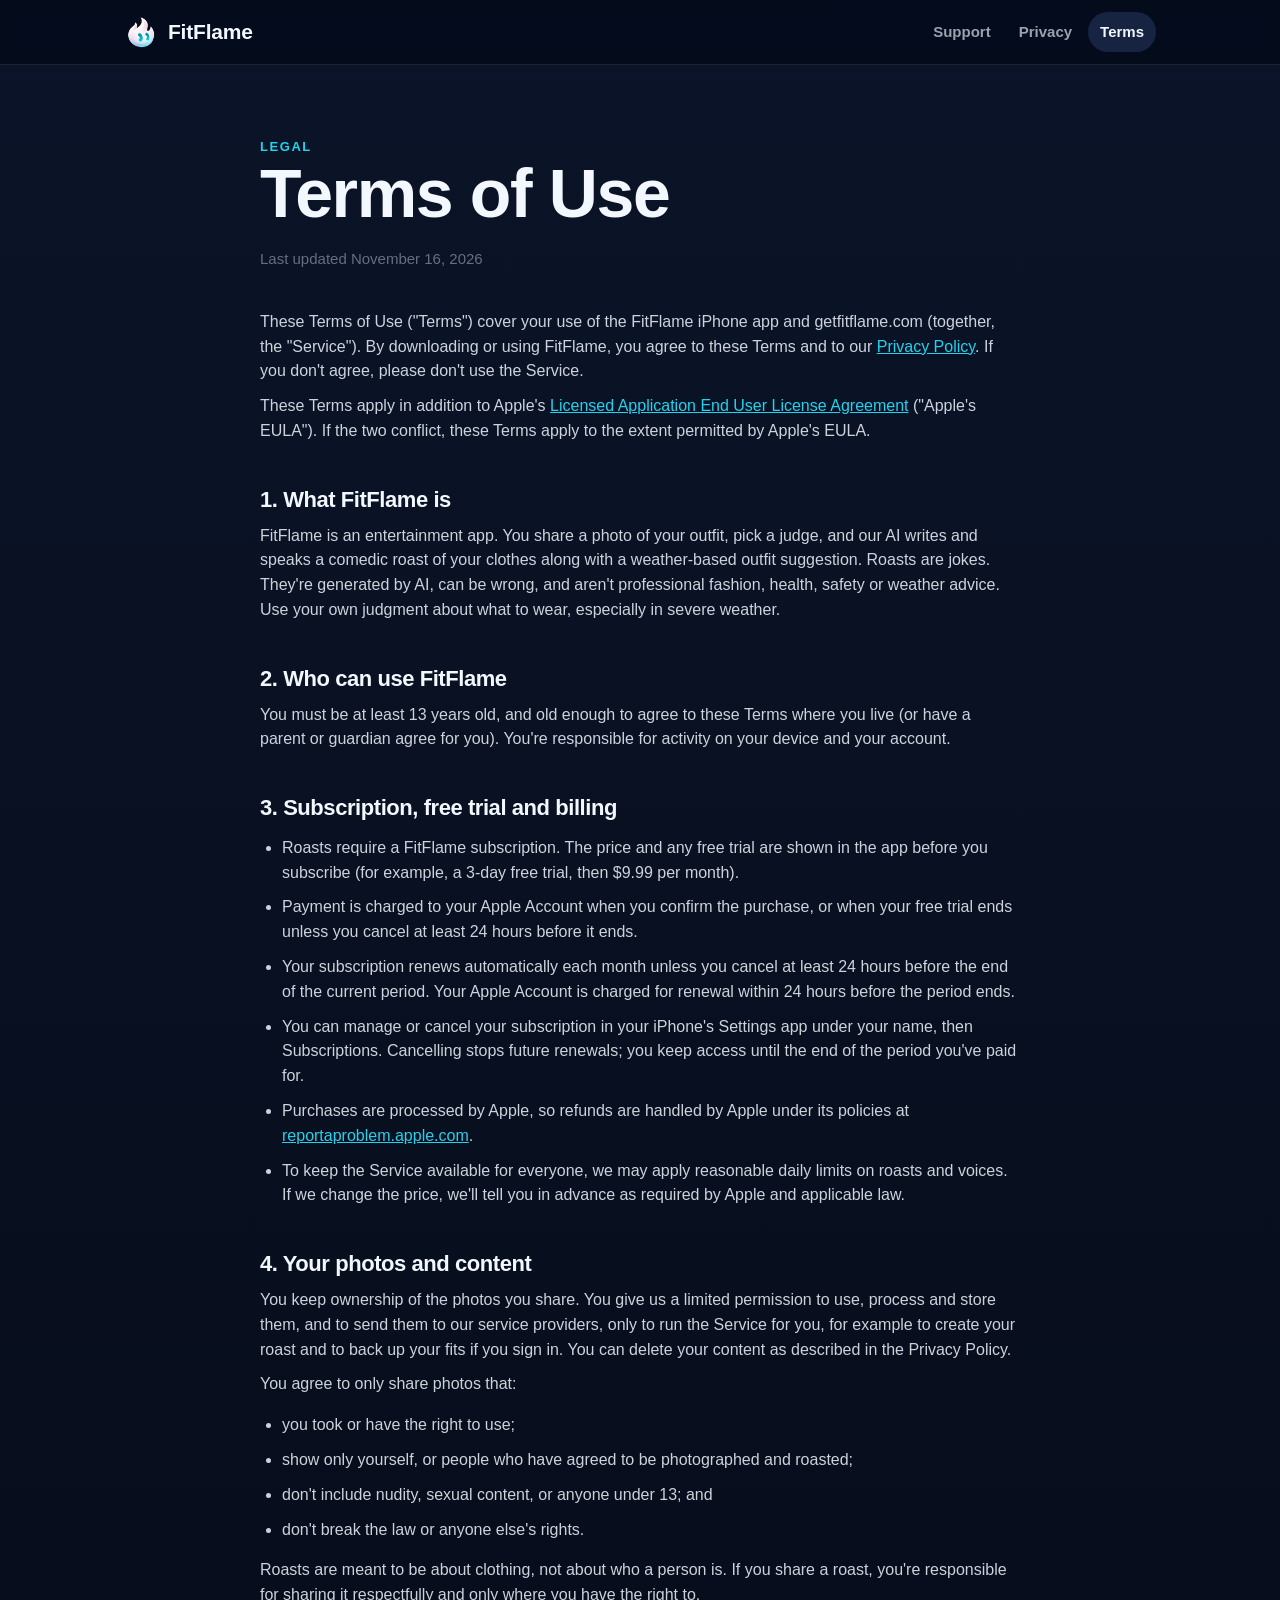
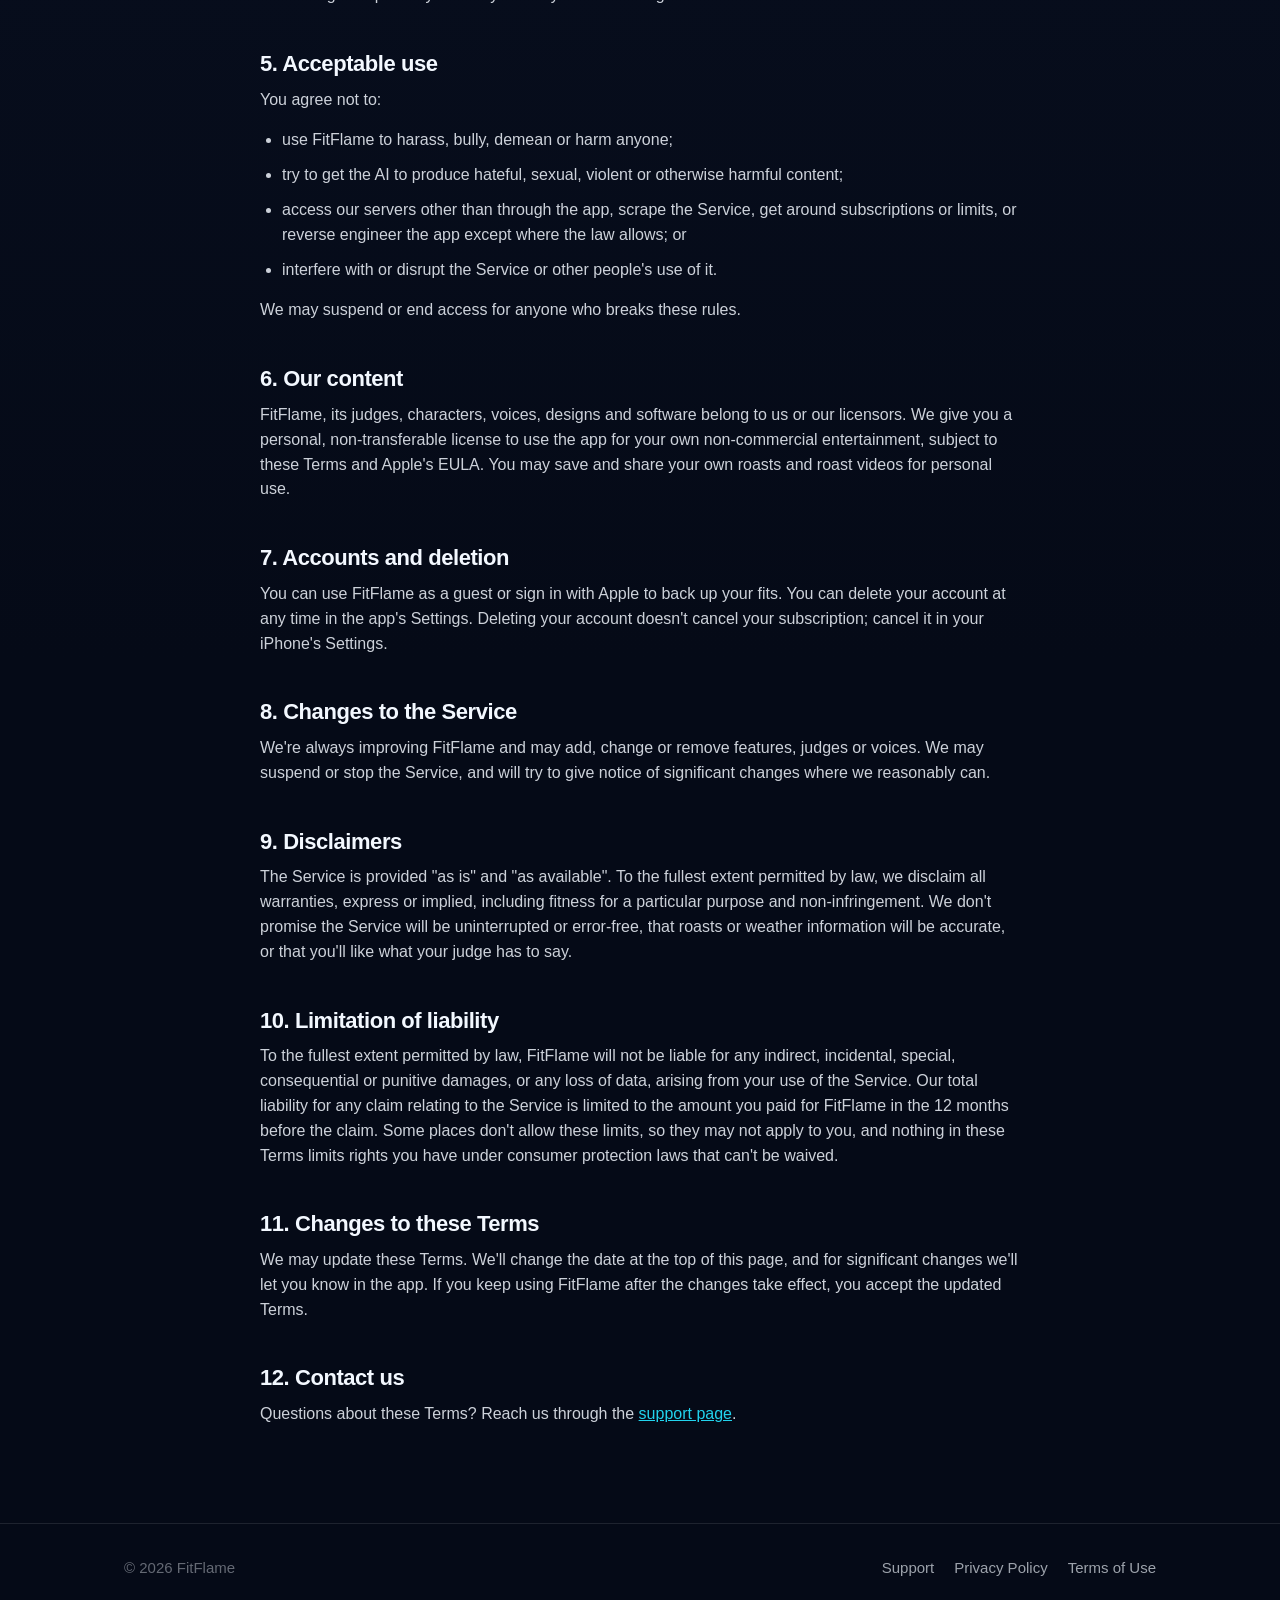
==== terms/index.html @ 4220edf6 "FitFlame website: home, support, privacy policy and terms Co-Authored-By: Claude Opus 5.5 <noreply@a" ====
<!doctype html>
<html lang="en">
  <head>
    <meta charset="utf-8" />
    <meta name="viewport" content="width=device-width, initial-scale=1" />
    <title>Terms of Use | FitFlame</title>
    <meta name="description" content="The terms for using the FitFlame app and subscription." />
    <meta name="theme-color" content="#050a17" />
    <link rel="icon" type="image/png" href="/assets/favicon.png" />
    <link rel="apple-touch-icon" href="/assets/icon-180.png" />
    <link rel="stylesheet" href="/assets/site.css" />
  </head>
  <body>
    <header class="site-header">
      <div class="wrap">
        <a class="logo" href="/" aria-label="FitFlame home"><img src="/assets/favicon.png" alt="" width="34" height="34" /><span>FitFlame</span></a>
        <nav class="site-nav" aria-label="Main">
          <a href="/support/">Support</a>
          <a href="/privacy/">Privacy</a>
          <a href="/terms/" aria-current="page">Terms</a>
        </nav>
      </div>
    </header>

    <main class="wrap page narrow">
      <div class="page-head">
        <p class="eyebrow">Legal</p>
        <h1>Terms of Use</h1>
        <p class="updated">Last updated November 16, 2026</p>
      </div>

      <article class="legal">
        <p>
          These Terms of Use ("Terms") cover your use of the FitFlame iPhone app and getfitflame.com (together, the
          "Service"). By downloading or using FitFlame, you agree to these Terms and to our
          <a href="/privacy/">Privacy Policy</a>. If you don't agree, please don't use the Service.
        </p>
        <p>
          These Terms apply in addition to Apple's
          <a href="https://www.apple.com/legal/internet-services/itunes/dev/stdeula/">Licensed Application End User License Agreement</a>
          ("Apple's EULA"). If the two conflict, these Terms apply to the extent permitted by Apple's EULA.
        </p>

        <h2>1. What FitFlame is</h2>
        <p>
          FitFlame is an entertainment app. You share a photo of your outfit, pick a judge, and our AI writes and speaks a
          comedic roast of your clothes along with a weather-based outfit suggestion. Roasts are jokes. They're generated
          by AI, can be wrong, and aren't professional fashion, health, safety or weather advice. Use your own judgment
          about what to wear, especially in severe weather.
        </p>

        <h2>2. Who can use FitFlame</h2>
        <p>
          You must be at least 13 years old, and old enough to agree to these Terms where you live (or have a parent or
          guardian agree for you). You're responsible for activity on your device and your account.
        </p>

        <h2>3. Subscription, free trial and billing</h2>
        <ul>
          <li>
            Roasts require a FitFlame subscription. The price and any free trial are shown in the app before you
            subscribe (for example, a 3-day free trial, then $9.99 per month).
          </li>
          <li>
            Payment is charged to your Apple Account when you confirm the purchase, or when your free trial ends unless
            you cancel at least 24 hours before it ends.
          </li>
          <li>
            Your subscription renews automatically each month unless you cancel at least 24 hours before the end of the
            current period. Your Apple Account is charged for renewal within 24 hours before the period ends.
          </li>
          <li>
            You can manage or cancel your subscription in your iPhone's Settings app under your name, then Subscriptions.
            Cancelling stops future renewals; you keep access until the end of the period you've paid for.
          </li>
          <li>
            Purchases are processed by Apple, so refunds are handled by Apple under its policies at
            <a href="https://reportaproblem.apple.com">reportaproblem.apple.com</a>.
          </li>
          <li>
            To keep the Service available for everyone, we may apply reasonable daily limits on roasts and voices. If we
            change the price, we'll tell you in advance as required by Apple and applicable law.
          </li>
        </ul>

        <h2>4. Your photos and content</h2>
        <p>
          You keep ownership of the photos you share. You give us a limited permission to use, process and store them,
          and to send them to our service providers, only to run the Service for you, for example to create your roast and
          to back up your fits if you sign in. You can delete your content as described in the Privacy Policy.
        </p>
        <p>You agree to only share photos that:</p>
        <ul>
          <li>you took or have the right to use;</li>
          <li>show only yourself, or people who have agreed to be photographed and roasted;</li>
          <li>don't include nudity, sexual content, or anyone under 13; and</li>
          <li>don't break the law or anyone else's rights.</li>
        </ul>
        <p>
          Roasts are meant to be about clothing, not about who a person is. If you share a roast, you're responsible for
          sharing it respectfully and only where you have the right to.
        </p>

        <h2>5. Acceptable use</h2>
        <p>You agree not to:</p>
        <ul>
          <li>use FitFlame to harass, bully, demean or harm anyone;</li>
          <li>try to get the AI to produce hateful, sexual, violent or otherwise harmful content;</li>
          <li>
            access our servers other than through the app, scrape the Service, get around subscriptions or limits, or
            reverse engineer the app except where the law allows; or
          </li>
          <li>interfere with or disrupt the Service or other people's use of it.</li>
        </ul>
        <p>We may suspend or end access for anyone who breaks these rules.</p>

        <h2>6. Our content</h2>
        <p>
          FitFlame, its judges, characters, voices, designs and software belong to us or our licensors. We give you a
          personal, non-transferable license to use the app for your own non-commercial entertainment, subject to these
          Terms and Apple's EULA. You may save and share your own roasts and roast videos for personal use.
        </p>

        <h2>7. Accounts and deletion</h2>
        <p>
          You can use FitFlame as a guest or sign in with Apple to back up your fits. You can delete your account at any
          time in the app's Settings. Deleting your account doesn't cancel your subscription; cancel it in your iPhone's
          Settings.
        </p>

        <h2>8. Changes to the Service</h2>
        <p>
          We're always improving FitFlame and may add, change or remove features, judges or voices. We may suspend or
          stop the Service, and will try to give notice of significant changes where we reasonably can.
        </p>

        <h2>9. Disclaimers</h2>
        <p>
          The Service is provided "as is" and "as available". To the fullest extent permitted by law, we disclaim all
          warranties, express or implied, including fitness for a particular purpose and non-infringement. We don't
          promise the Service will be uninterrupted or error-free, that roasts or weather information will be accurate,
          or that you'll like what your judge has to say.
        </p>

        <h2>10. Limitation of liability</h2>
        <p>
          To the fullest extent permitted by law, FitFlame will not be liable for any indirect, incidental, special,
          consequential or punitive damages, or any loss of data, arising from your use of the Service. Our total
          liability for any claim relating to the Service is limited to the amount you paid for FitFlame in the 12 months
          before the claim. Some places don't allow these limits, so they may not apply to you, and nothing in these Terms
          limits rights you have under consumer protection laws that can't be waived.
        </p>

        <h2>11. Changes to these Terms</h2>
        <p>
          We may update these Terms. We'll change the date at the top of this page, and for significant changes we'll let
          you know in the app. If you keep using FitFlame after the changes take effect, you accept the updated Terms.
        </p>

        <h2>12. Contact us</h2>
        <p>Questions about these Terms? Reach us through the <a href="/support/">support page</a>.</p>
      </article>
    </main>

    <footer class="site-footer">
      <div class="wrap">
        <span>© 2026 FitFlame</span>
        <nav aria-label="Footer">
          <a href="/support/">Support</a>
          <a href="/privacy/">Privacy Policy</a>
          <a href="/terms/">Terms of Use</a>
        </nav>
      </div>
    </footer>
  </body>
</html>
---- assets/site.css ----
/* FitFlame website. Colors match the app (FitFlame/DesignSystem/Theme.swift). */
:root {
  --deep-navy: #050a17;
  --navy: #0b1428;
  --slate: #17243f;
  --slate-light: #24365c;
  --cyan: #22d3ee;
  --turquoise: #2de2c8;
  --text: #f3f8ff;
  --text-secondary: rgba(243, 248, 255, 0.64);
  --text-faint: rgba(243, 248, 255, 0.4);
  --hairline: rgba(255, 255, 255, 0.1);
  --danger: #ff6b7a;
  --accent-gradient: linear-gradient(135deg, var(--cyan), var(--turquoise));
  --radius-card: 24px;
  --max: 1080px;
  color-scheme: dark;
}

*,
*::before,
*::after {
  box-sizing: border-box;
}

html {
  -webkit-text-size-adjust: 100%;
}

body {
  margin: 0;
  min-height: 100vh;
  background:
    radial-gradient(1100px 600px at 75% -10%, rgba(34, 211, 238, 0.14), transparent 60%),
    linear-gradient(180deg, var(--navy), var(--deep-navy) 70%);
  background-color: var(--deep-navy);
  color: var(--text);
  font-family: ui-rounded, "SF Pro Rounded", -apple-system, BlinkMacSystemFont, "Segoe UI", Roboto, "Helvetica Neue",
    Arial, sans-serif;
  font-size: 17px;
  line-height: 1.55;
  -webkit-font-smoothing: antialiased;
}

a {
  color: var(--cyan);
}

img {
  display: block;
  max-width: 100%;
}

.wrap {
  width: 100%;
  max-width: var(--max);
  margin: 0 auto;
  padding: 0 24px;
}

/* Header */
.site-header {
  position: sticky;
  top: 0;
  z-index: 10;
  background: rgba(5, 10, 23, 0.78);
  backdrop-filter: saturate(160%) blur(16px);
  -webkit-backdrop-filter: saturate(160%) blur(16px);
  border-bottom: 1px solid var(--hairline);
}

.site-header .wrap {
  display: flex;
  align-items: center;
  justify-content: space-between;
  gap: 16px;
  height: 64px;
}

.logo {
  display: inline-flex;
  align-items: center;
  gap: 10px;
  color: var(--text);
  text-decoration: none;
  font-size: 21px;
  font-weight: 800;
  letter-spacing: -0.01em;
}

.logo img {
  width: 34px;
  height: 34px;
}

.site-nav {
  display: flex;
  gap: 4px;
}

.site-nav a {
  color: var(--text-secondary);
  text-decoration: none;
  font-size: 15px;
  font-weight: 700;
  padding: 8px 12px;
  border-radius: 999px;
}

.site-nav a:hover,
.site-nav a[aria-current="page"] {
  color: var(--text);
  background: rgba(36, 54, 92, 0.6);
}

/* Footer */
.site-footer {
  margin-top: 96px;
  border-top: 1px solid var(--hairline);
  padding: 32px 0 48px;
  color: var(--text-faint);
  font-size: 15px;
}

.site-footer .wrap {
  display: flex;
  flex-wrap: wrap;
  align-items: center;
  justify-content: space-between;
  gap: 16px;
}

.site-footer nav {
  display: flex;
  flex-wrap: wrap;
  gap: 20px;
}

.site-footer a {
  color: var(--text-secondary);
  text-decoration: none;
}

.site-footer a:hover {
  color: var(--text);
}

/* Type */
h1,
h2,
h3 {
  line-height: 1.08;
  letter-spacing: -0.02em;
  margin: 0;
}

h1 {
  font-size: clamp(40px, 7vw, 68px);
  font-weight: 900;
}

h2 {
  font-size: clamp(28px, 4vw, 36px);
  font-weight: 800;
}

h3 {
  font-size: 19px;
  font-weight: 800;
}

.muted {
  color: var(--text-secondary);
}

.eyebrow {
  margin: 0 0 14px;
  color: var(--cyan);
  font-size: 13px;
  font-weight: 800;
  letter-spacing: 0.12em;
  text-transform: uppercase;
}

.gradient-text {
  background: var(--accent-gradient);
  -webkit-background-clip: text;
  background-clip: text;
  color: transparent;
}

/* Buttons */
.button {
  display: inline-flex;
  align-items: center;
  justify-content: center;
  gap: 10px;
  min-height: 56px;
  padding: 0 28px;
  border: 0;
  border-radius: 20px;
  background: var(--accent-gradient);
  color: var(--deep-navy);
  font: inherit;
  font-weight: 800;
  text-decoration: none;
  cursor: pointer;
  box-shadow: 0 12px 40px rgba(34, 211, 238, 0.25);
}

.button:hover {
  filter: brightness(1.06);
}

.button:disabled {
  background: var(--slate-light);
  color: var(--text-secondary);
  box-shadow: none;
  cursor: default;
}

/* Home */
.hero {
  display: grid;
  grid-template-columns: 1.15fr 0.85fr;
  align-items: center;
  gap: 48px;
  padding: 72px 0 24px;
}

.hero p.lede {
  font-size: 20px;
  margin: 20px 0 32px;
  max-width: 32ch;
}

.badge {
  display: inline-flex;
  align-items: center;
  gap: 8px;
  padding: 10px 16px;
  border-radius: 999px;
  background: rgba(23, 36, 63, 0.8);
  border: 1px solid var(--hairline);
  color: var(--text-secondary);
  font-size: 15px;
  font-weight: 700;
}

.badge .dot {
  width: 8px;
  height: 8px;
  border-radius: 50%;
  background: var(--turquoise);
  box-shadow: 0 0 12px var(--turquoise);
}

.mascot {
  justify-self: center;
  position: relative;
  width: min(340px, 72vw);
  aspect-ratio: 1;
  display: grid;
  place-items: center;
}

.mascot::before {
  content: "";
  position: absolute;
  inset: 4%;
  border-radius: 50%;
  background: radial-gradient(circle, rgba(34, 211, 238, 0.4), transparent 68%);
  filter: blur(8px);
}

.mascot img {
  position: relative;
  width: 82%;
  animation: bob 4s ease-in-out infinite;
}

@keyframes bob {
  0%,
  100% {
    transform: translateY(0) rotate(-2deg);
  }
  50% {
    transform: translateY(-10px) rotate(2deg);
  }
}

@media (prefers-reduced-motion: reduce) {
  .mascot img {
    animation: none;
  }
}

.section {
  margin-top: 88px;
}

.section-head {
  max-width: 620px;
  margin-bottom: 28px;
}

.section-head p {
  margin: 12px 0 0;
}

.grid-3 {
  display: grid;
  grid-template-columns: repeat(3, 1fr);
  gap: 16px;
}

.judges {
  display: grid;
  grid-template-columns: repeat(5, 1fr);
  gap: 14px;
}

.card {
  background: linear-gradient(135deg, rgba(36, 54, 92, 0.5), rgba(23, 36, 63, 0.75));
  border: 1px solid var(--hairline);
  border-radius: var(--radius-card);
  padding: 26px;
}

.card p {
  margin: 8px 0 0;
}

.num {
  display: inline-grid;
  place-items: center;
  width: 38px;
  height: 38px;
  margin-bottom: 16px;
  border-radius: 50%;
  background: var(--accent-gradient);
  color: var(--deep-navy);
  font-weight: 900;
}

.judge {
  padding: 22px;
}

.judge .emoji {
  display: inline-grid;
  place-items: center;
  width: 52px;
  height: 52px;
  margin-bottom: 14px;
  border-radius: 50%;
  font-size: 26px;
}

.judge p {
  font-size: 15px;
}

/* Inner pages */
.page {
  padding: 56px 0 0;
}

.page-head {
  max-width: 720px;
  margin-bottom: 40px;
}

.page-head p {
  margin: 16px 0 0;
}

.narrow {
  max-width: 760px;
}

/* Support */
.support-grid {
  display: grid;
  grid-template-columns: 1fr 1fr;
  gap: 24px;
  align-items: start;
}

.form {
  display: grid;
  gap: 16px;
}

.field {
  display: grid;
  gap: 8px;
}

.field label {
  font-size: 15px;
  font-weight: 700;
}

.field .hint {
  font-weight: 500;
  color: var(--text-secondary);
}

.field input,
.field select,
.field textarea {
  width: 100%;
  padding: 14px 16px;
  border: 1px solid var(--hairline);
  border-radius: 14px;
  background: rgba(5, 10, 23, 0.7);
  color: var(--text);
  font: inherit;
}

.field textarea {
  min-height: 160px;
  resize: vertical;
}

.field input:focus,
.field select:focus,
.field textarea:focus {
  outline: 2px solid var(--cyan);
  outline-offset: 1px;
  border-color: transparent;
}

.hidden-field {
  position: absolute;
  left: -10000px;
  width: 1px;
  height: 1px;
  overflow: hidden;
}

.notice {
  padding: 14px 16px;
  border-radius: 14px;
  font-size: 15px;
}

.notice.success {
  background: rgba(45, 226, 200, 0.12);
  color: var(--turquoise);
}

.notice.error {
  background: rgba(255, 107, 122, 0.12);
  color: var(--danger);
}

.faq details {
  border-bottom: 1px solid var(--hairline);
  padding: 18px 0;
}

.faq details:first-of-type {
  padding-top: 0;
}

.faq summary {
  cursor: pointer;
  font-weight: 800;
  list-style: none;
}

.faq summary::-webkit-details-marker {
  display: none;
}

.faq summary::after {
  content: "+";
  float: right;
  color: var(--text-secondary);
  font-weight: 500;
}

.faq details[open] summary::after {
  content: "–";
}

.faq details p {
  margin: 10px 0 0;
  color: var(--text-secondary);
}

/* Legal documents */
.legal {
  color: rgba(243, 248, 255, 0.84);
  font-size: 16px;
}

.legal h2 {
  font-size: 22px;
  margin: 44px 0 12px;
  color: var(--text);
}

.legal h3 {
  font-size: 18px;
  margin: 26px 0 8px;
  color: var(--text);
}

.legal p,
.legal li {
  margin: 10px 0;
}

.legal ul {
  padding-left: 22px;
}

.legal strong {
  color: var(--text);
}

.legal table {
  width: 100%;
  border-collapse: collapse;
  margin: 16px 0;
  font-size: 15px;
}

.legal th,
.legal td {
  text-align: left;
  vertical-align: top;
  padding: 12px;
  border: 1px solid var(--hairline);
}

.legal th {
  color: var(--text);
  background: rgba(23, 36, 63, 0.7);
}

.table-scroll {
  overflow-x: auto;
}

.updated {
  color: var(--text-faint);
  font-size: 15px;
}

/* Small screens */
@media (max-width: 900px) {
  .judges {
    grid-template-columns: repeat(2, 1fr);
  }
}

@media (max-width: 820px) {
  .hero {
    grid-template-columns: 1fr;
    padding-top: 40px;
  }

  .mascot {
    order: -1;
    width: min(240px, 60vw);
  }

  .grid-3,
  .support-grid {
    grid-template-columns: 1fr;
  }
}

@media (max-width: 480px) {
  .wrap {
    padding: 0 16px;
  }

  .judges {
    grid-template-columns: 1fr;
  }

  .site-nav a {
    padding: 8px 8px;
    font-size: 14px;
  }

  .logo {
    font-size: 18px;
  }

  .logo span {
    display: none;
  }

  .card {
    padding: 22px;
  }
}
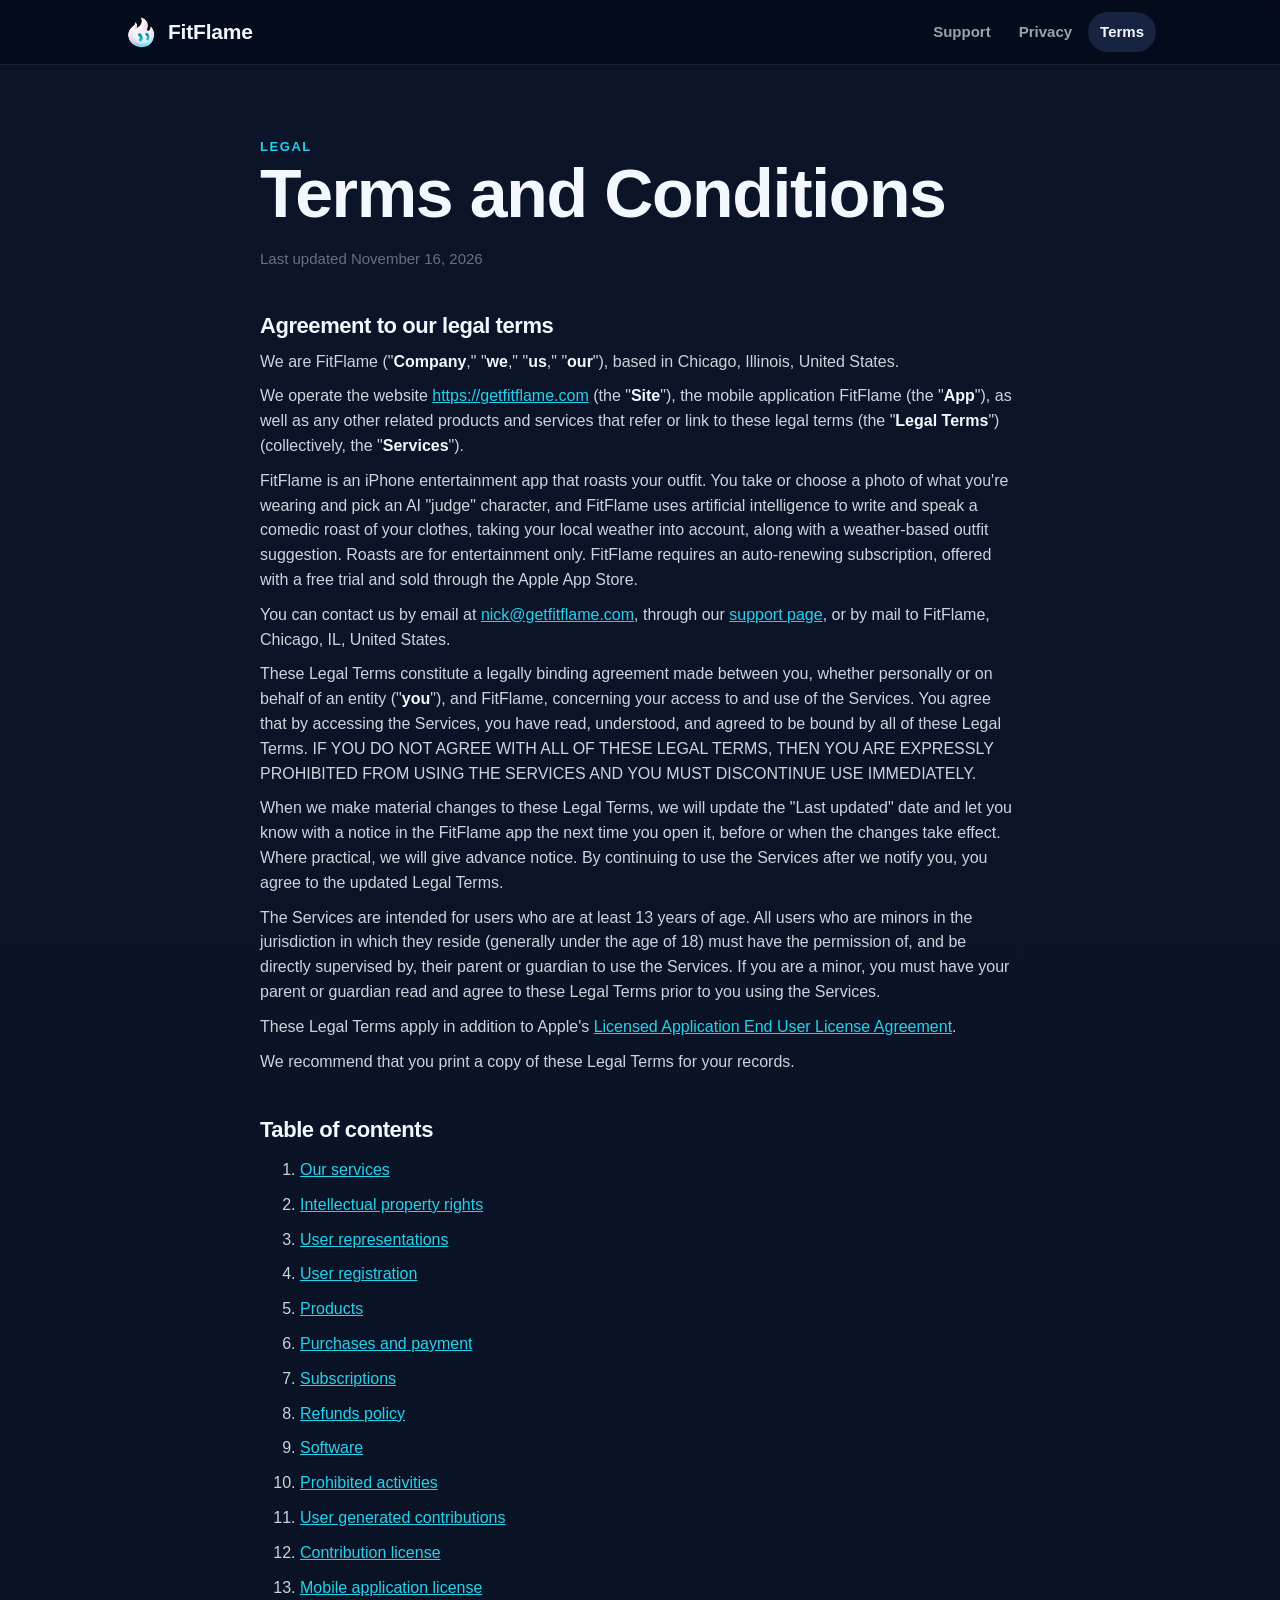
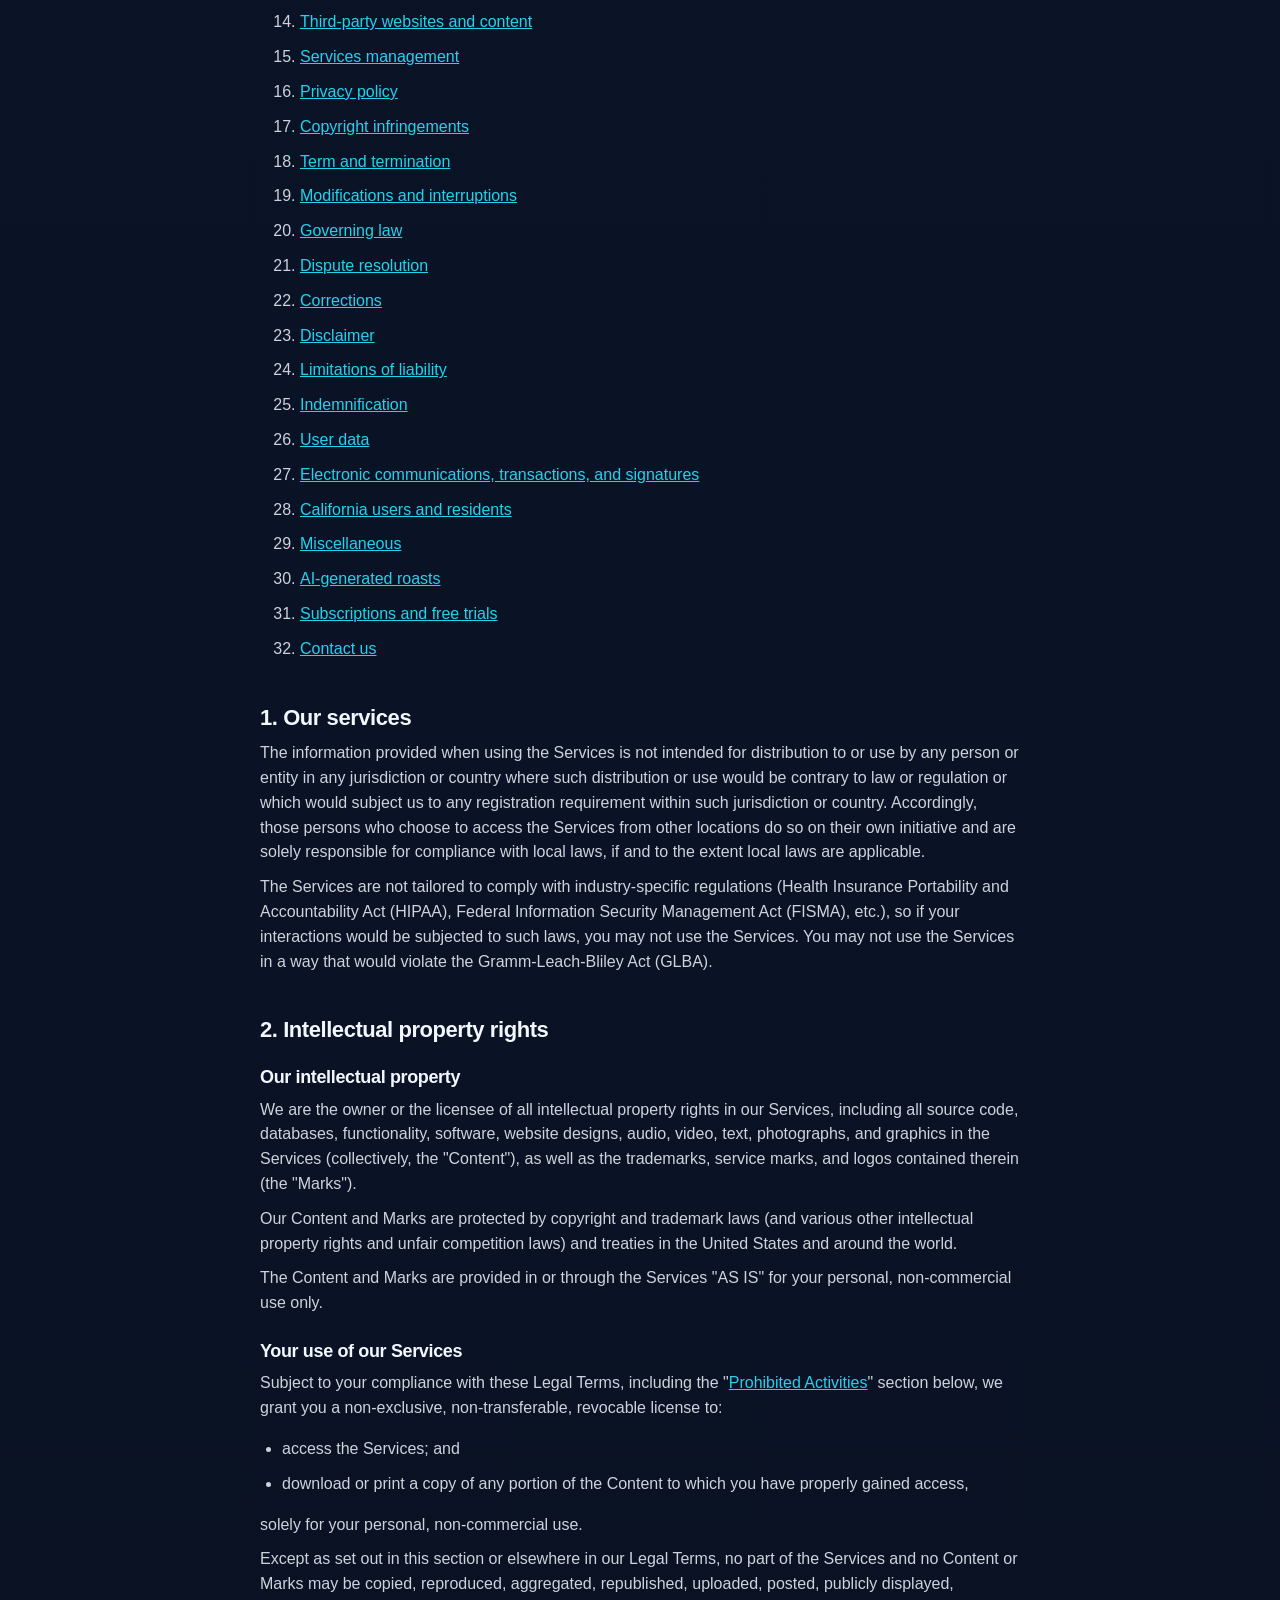
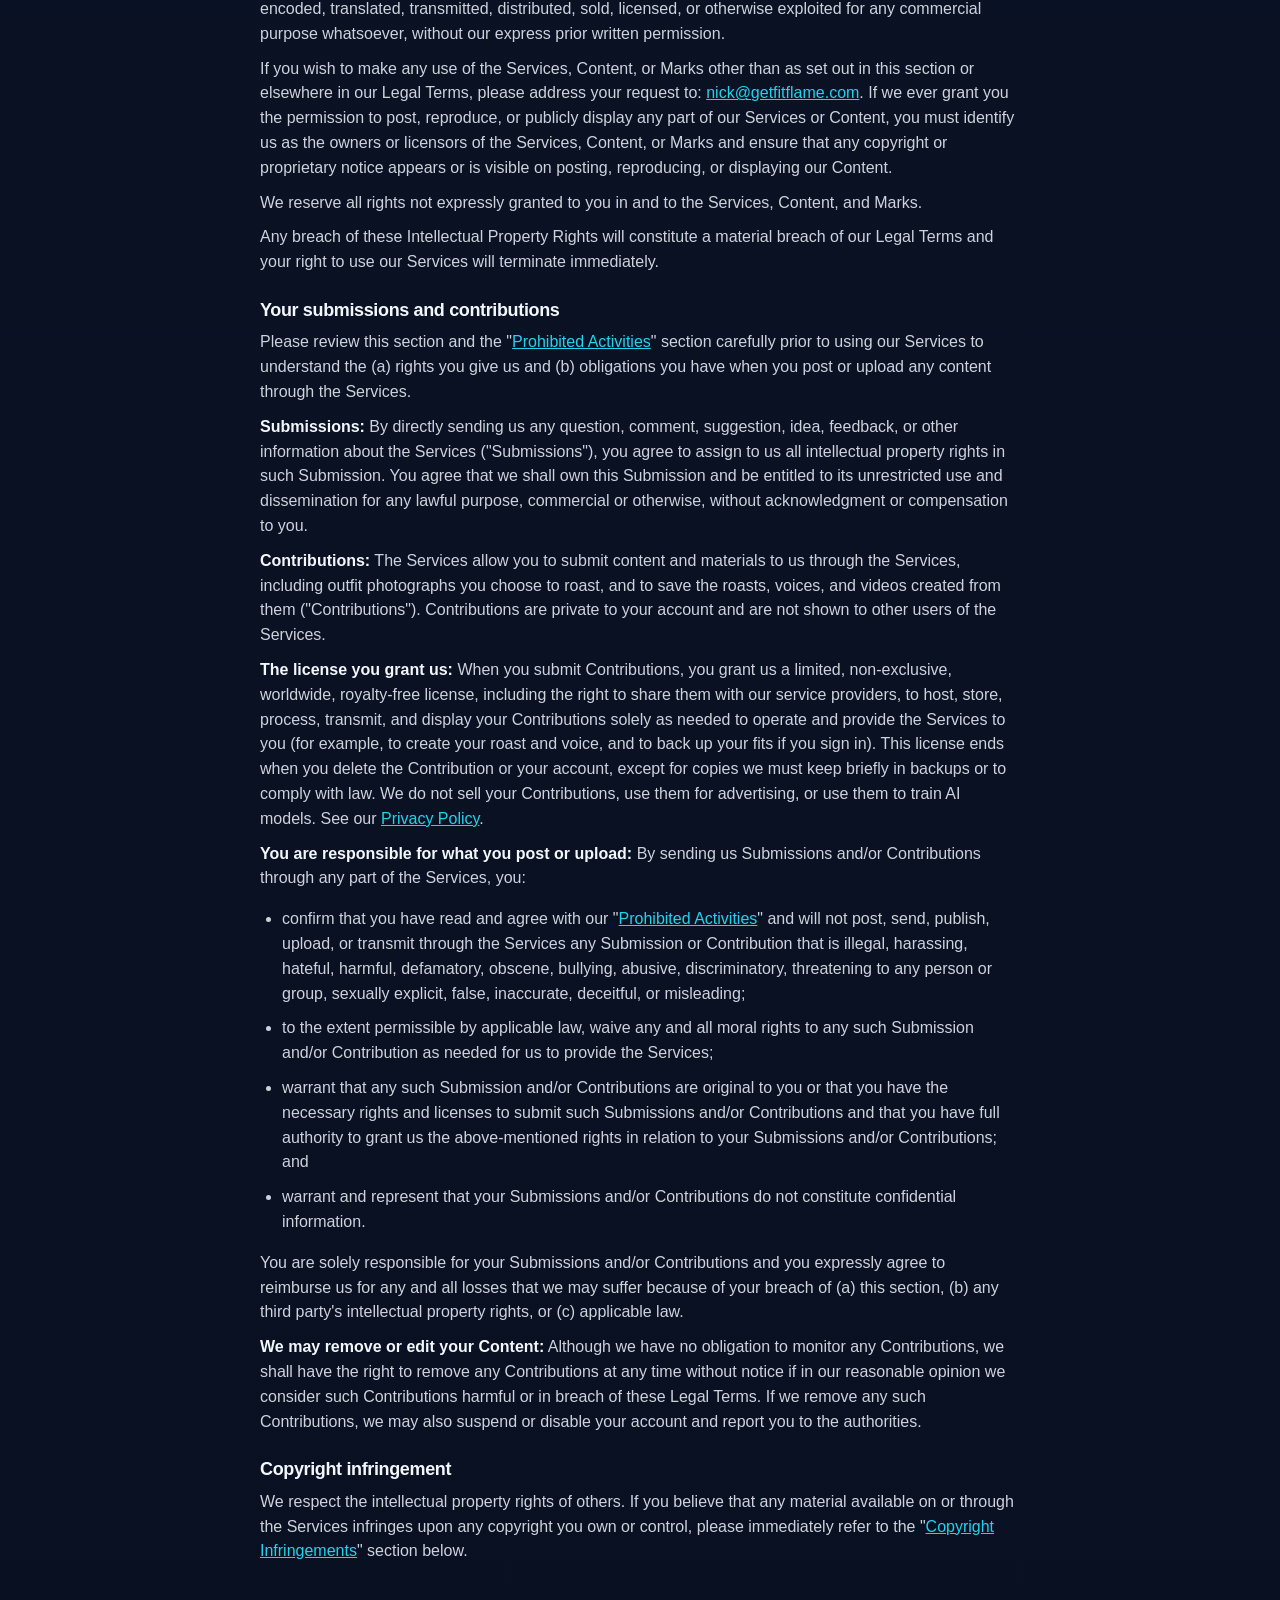
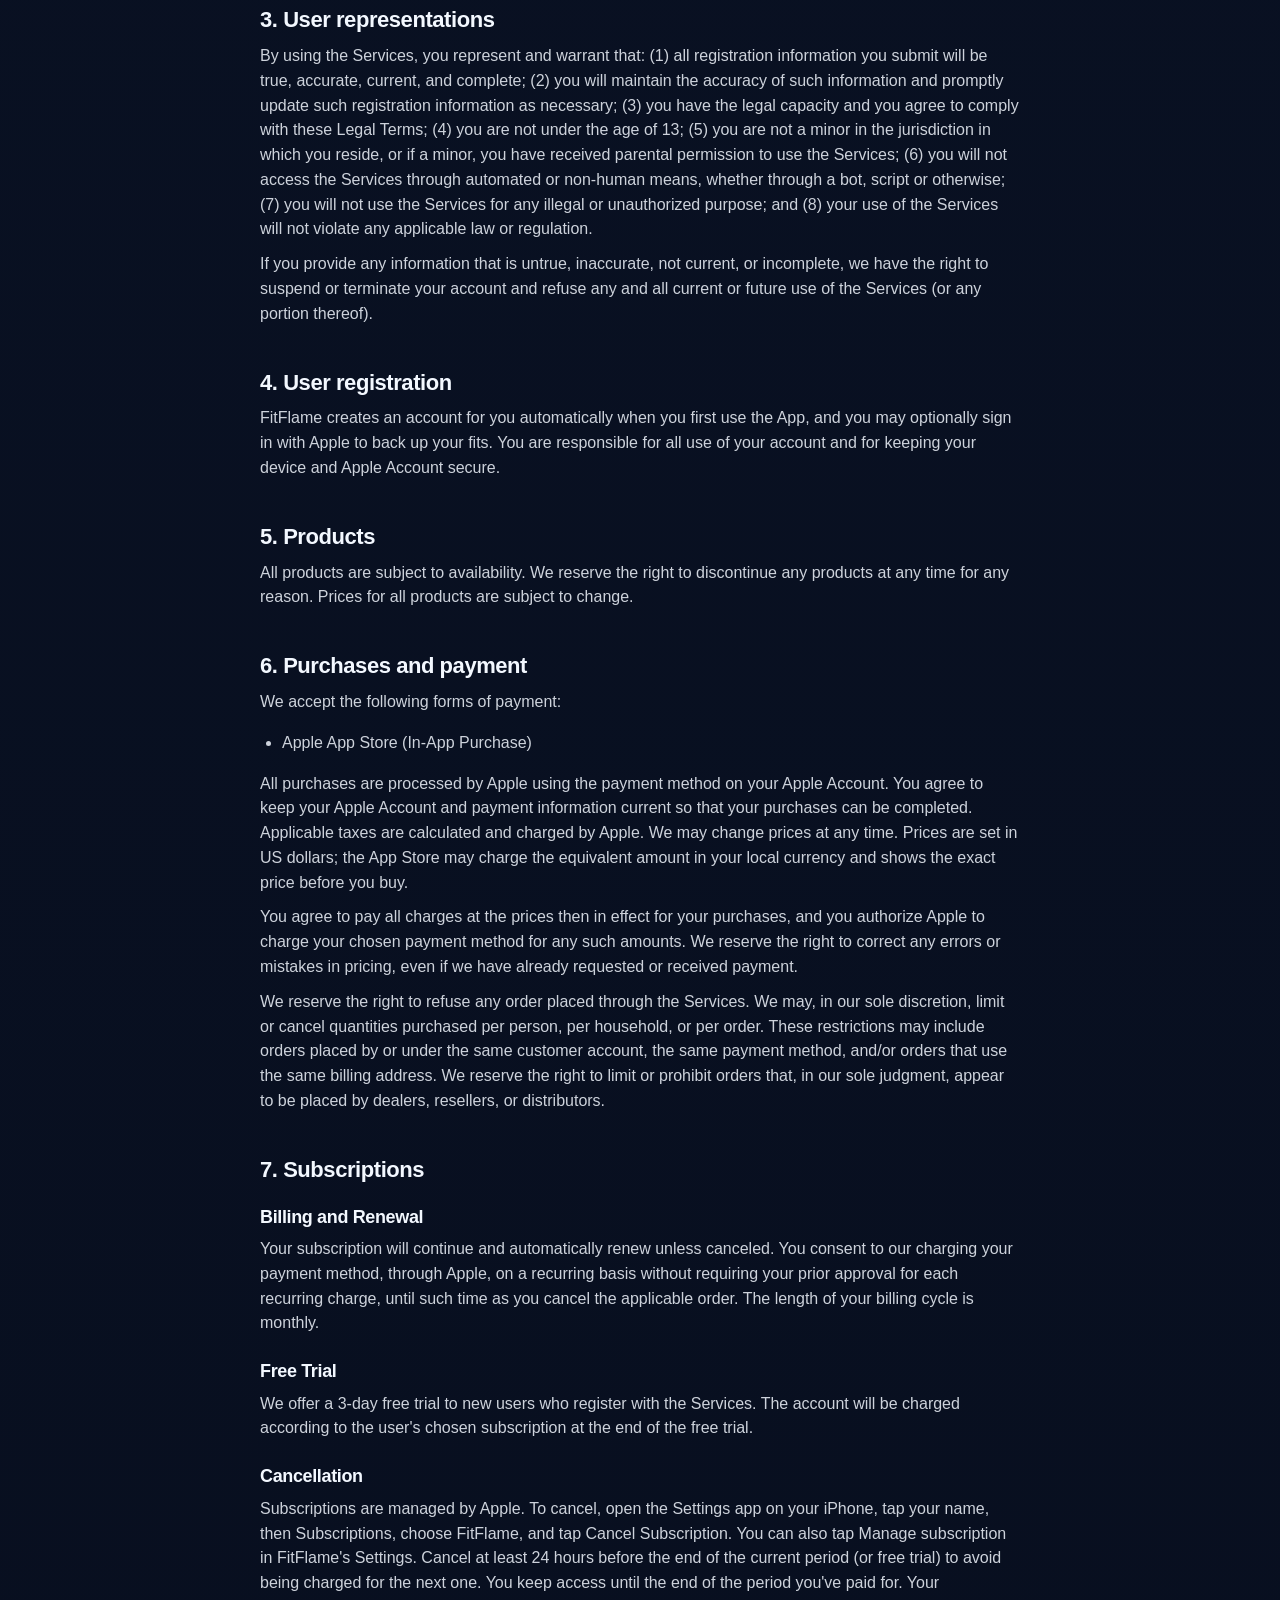
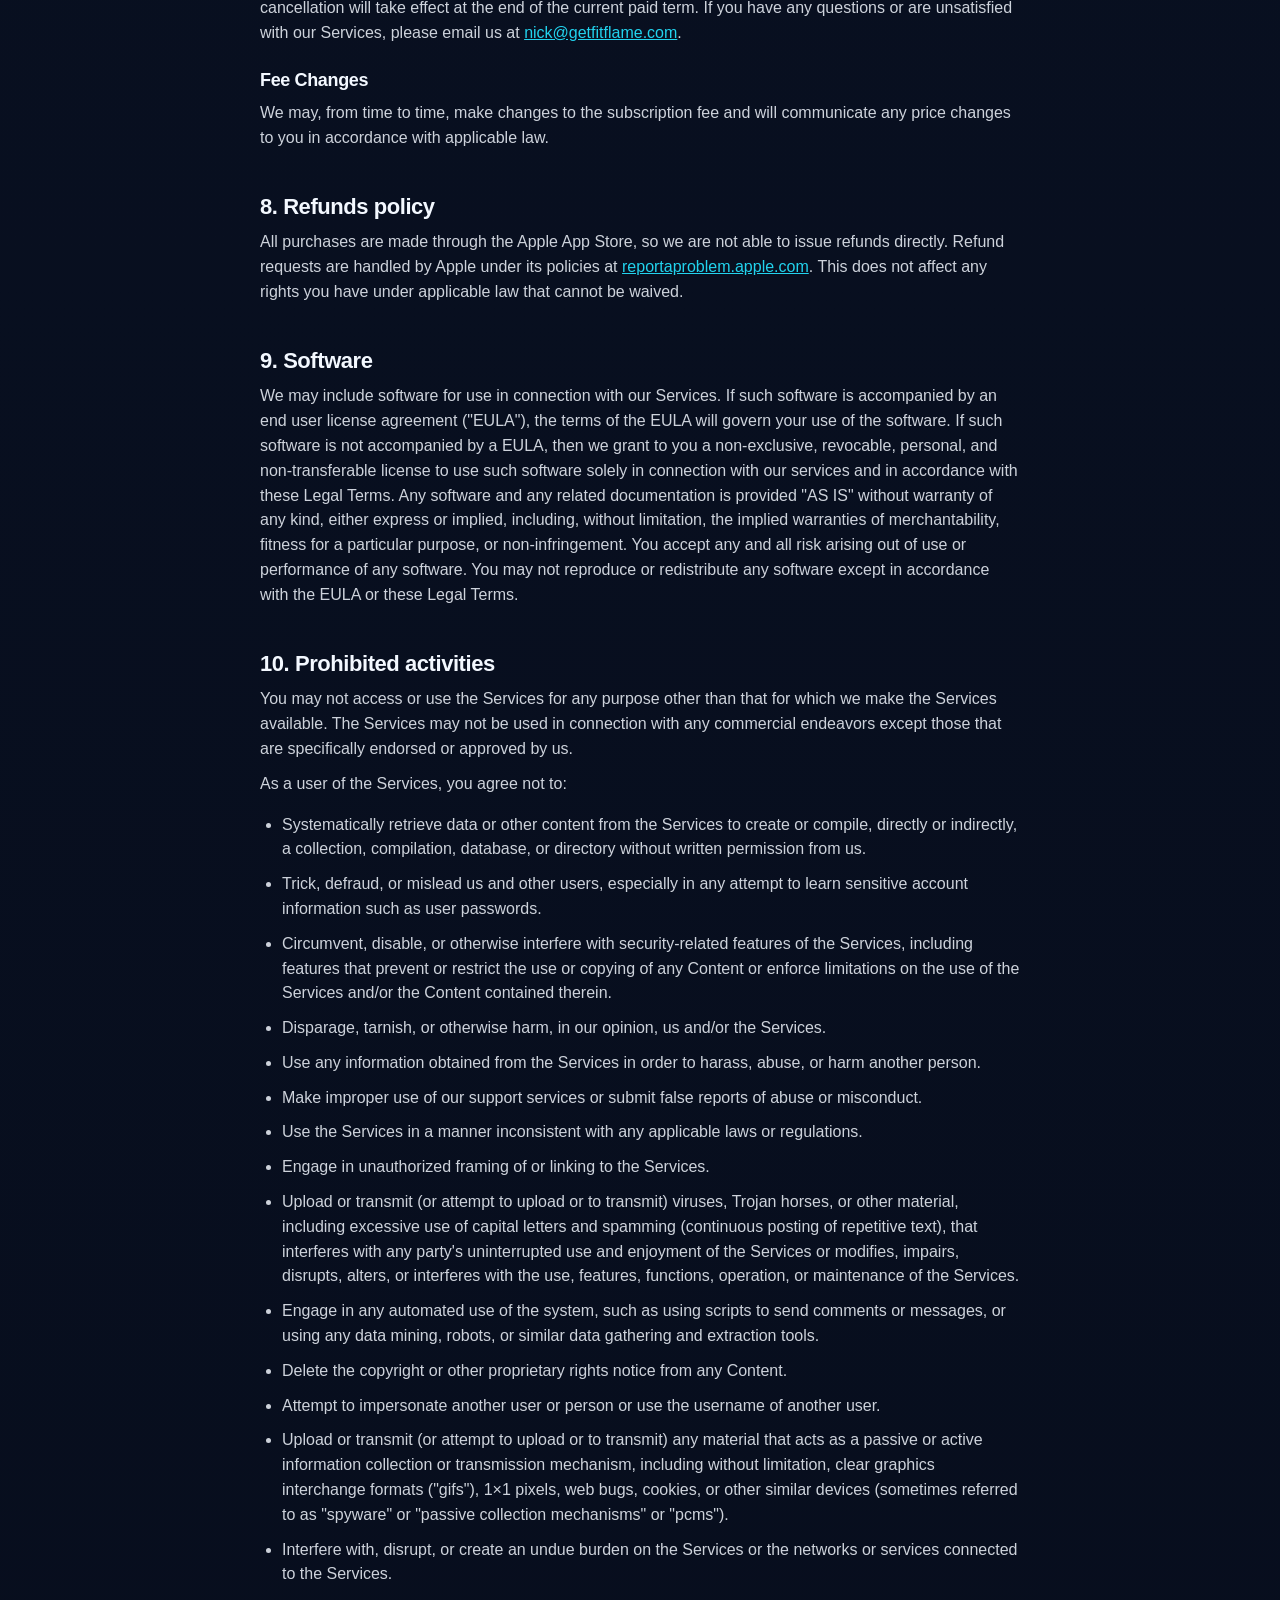
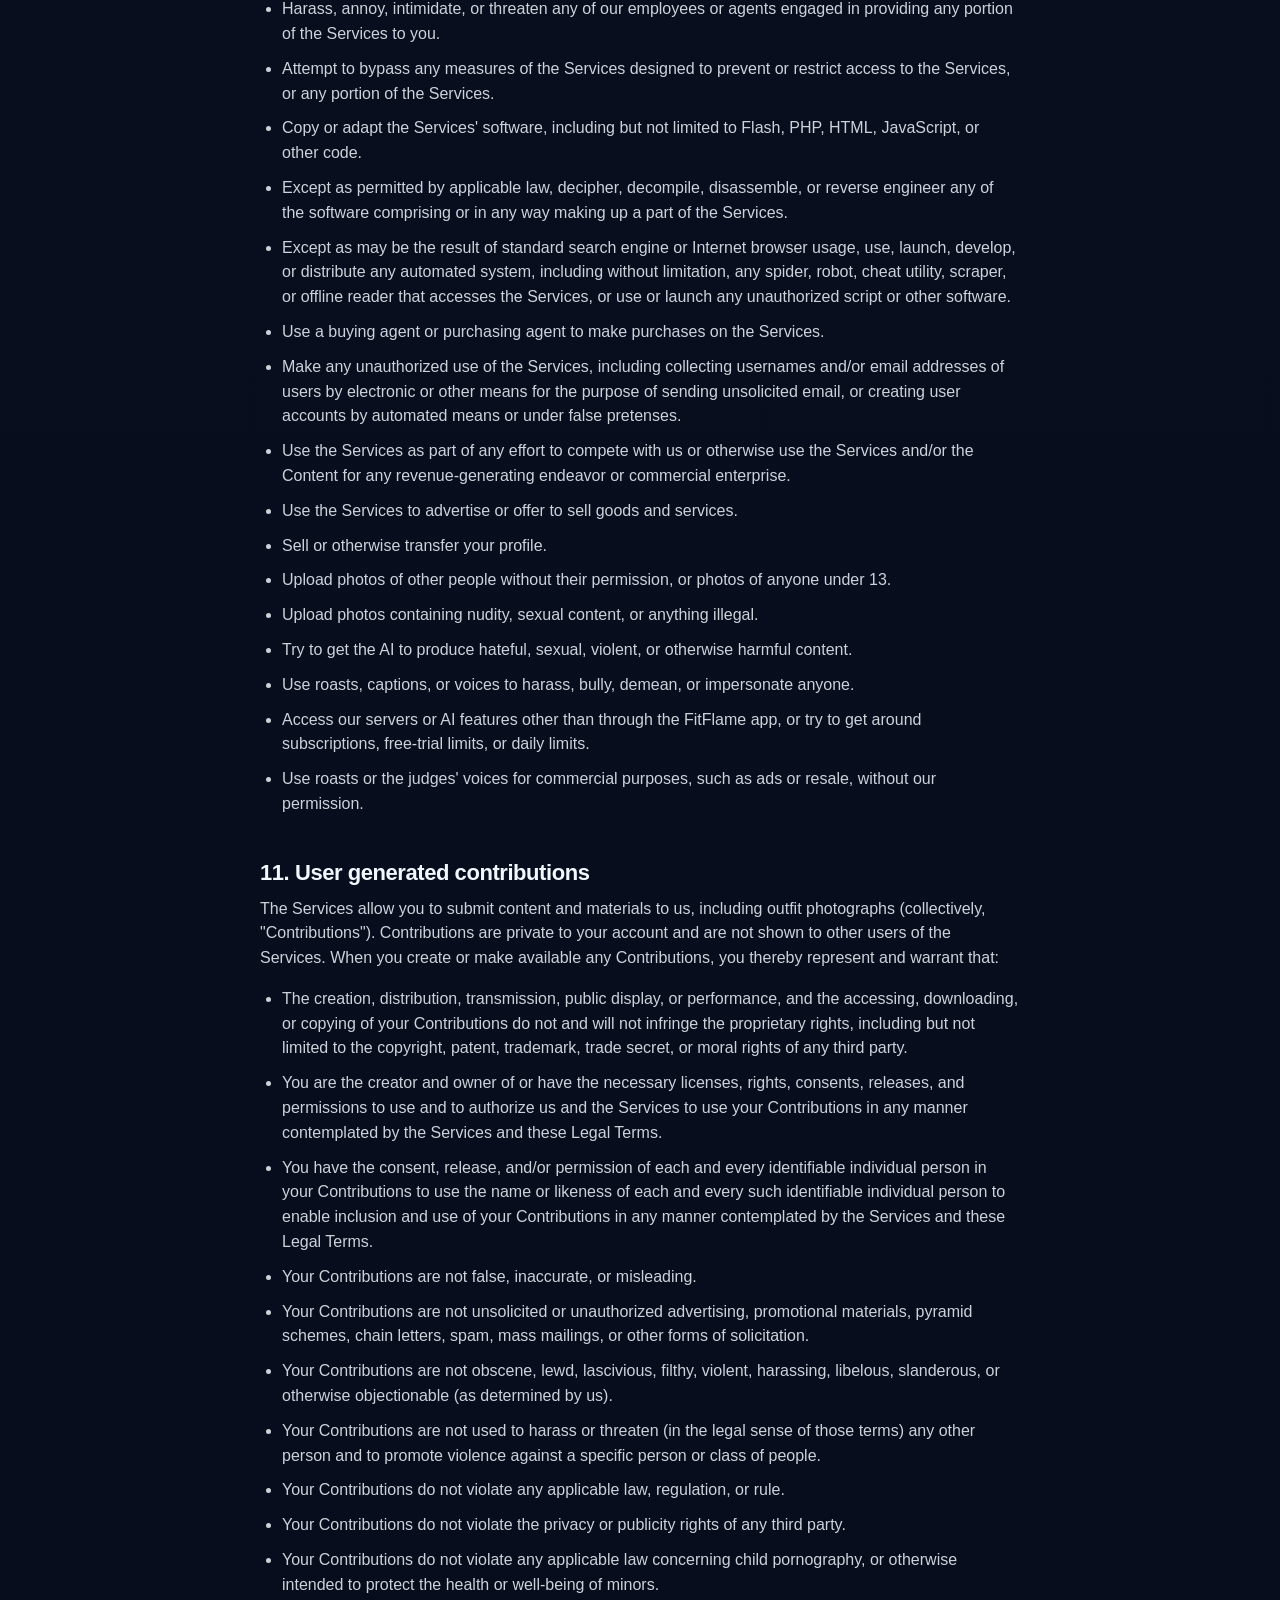
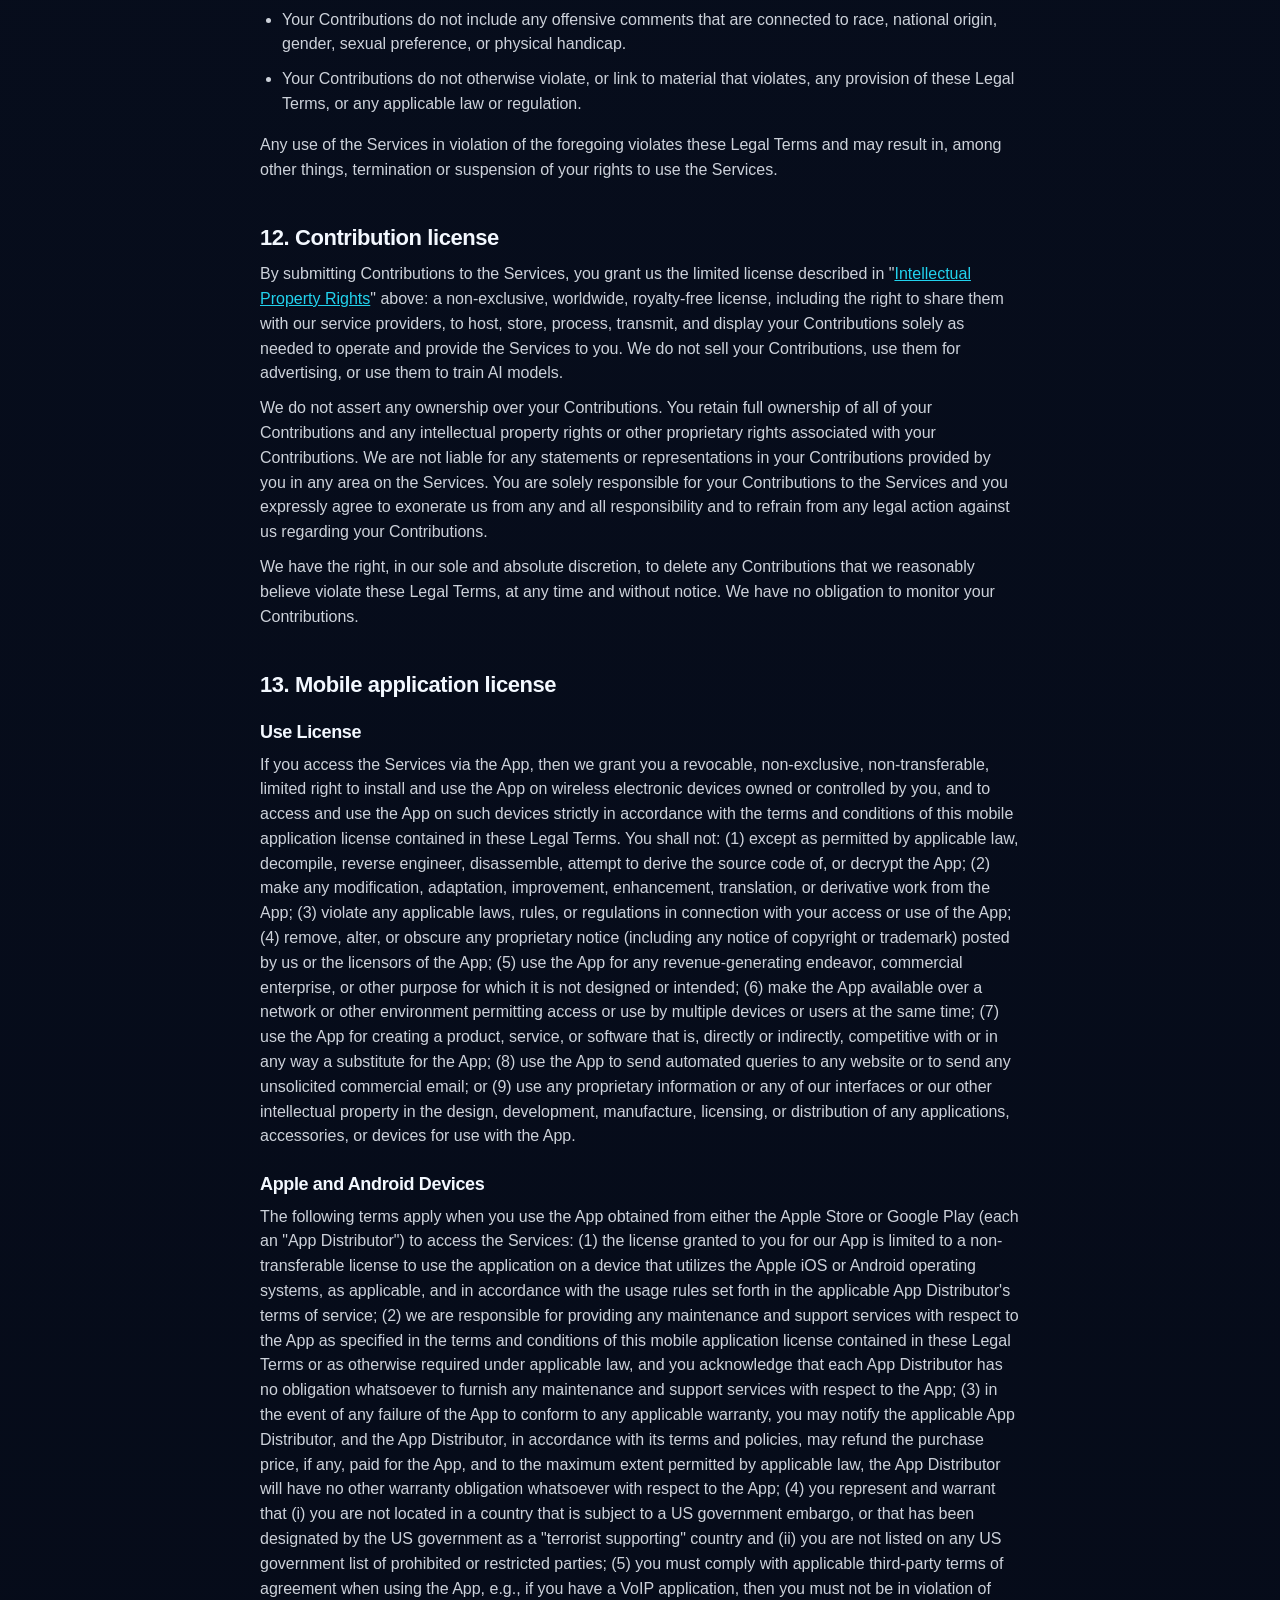
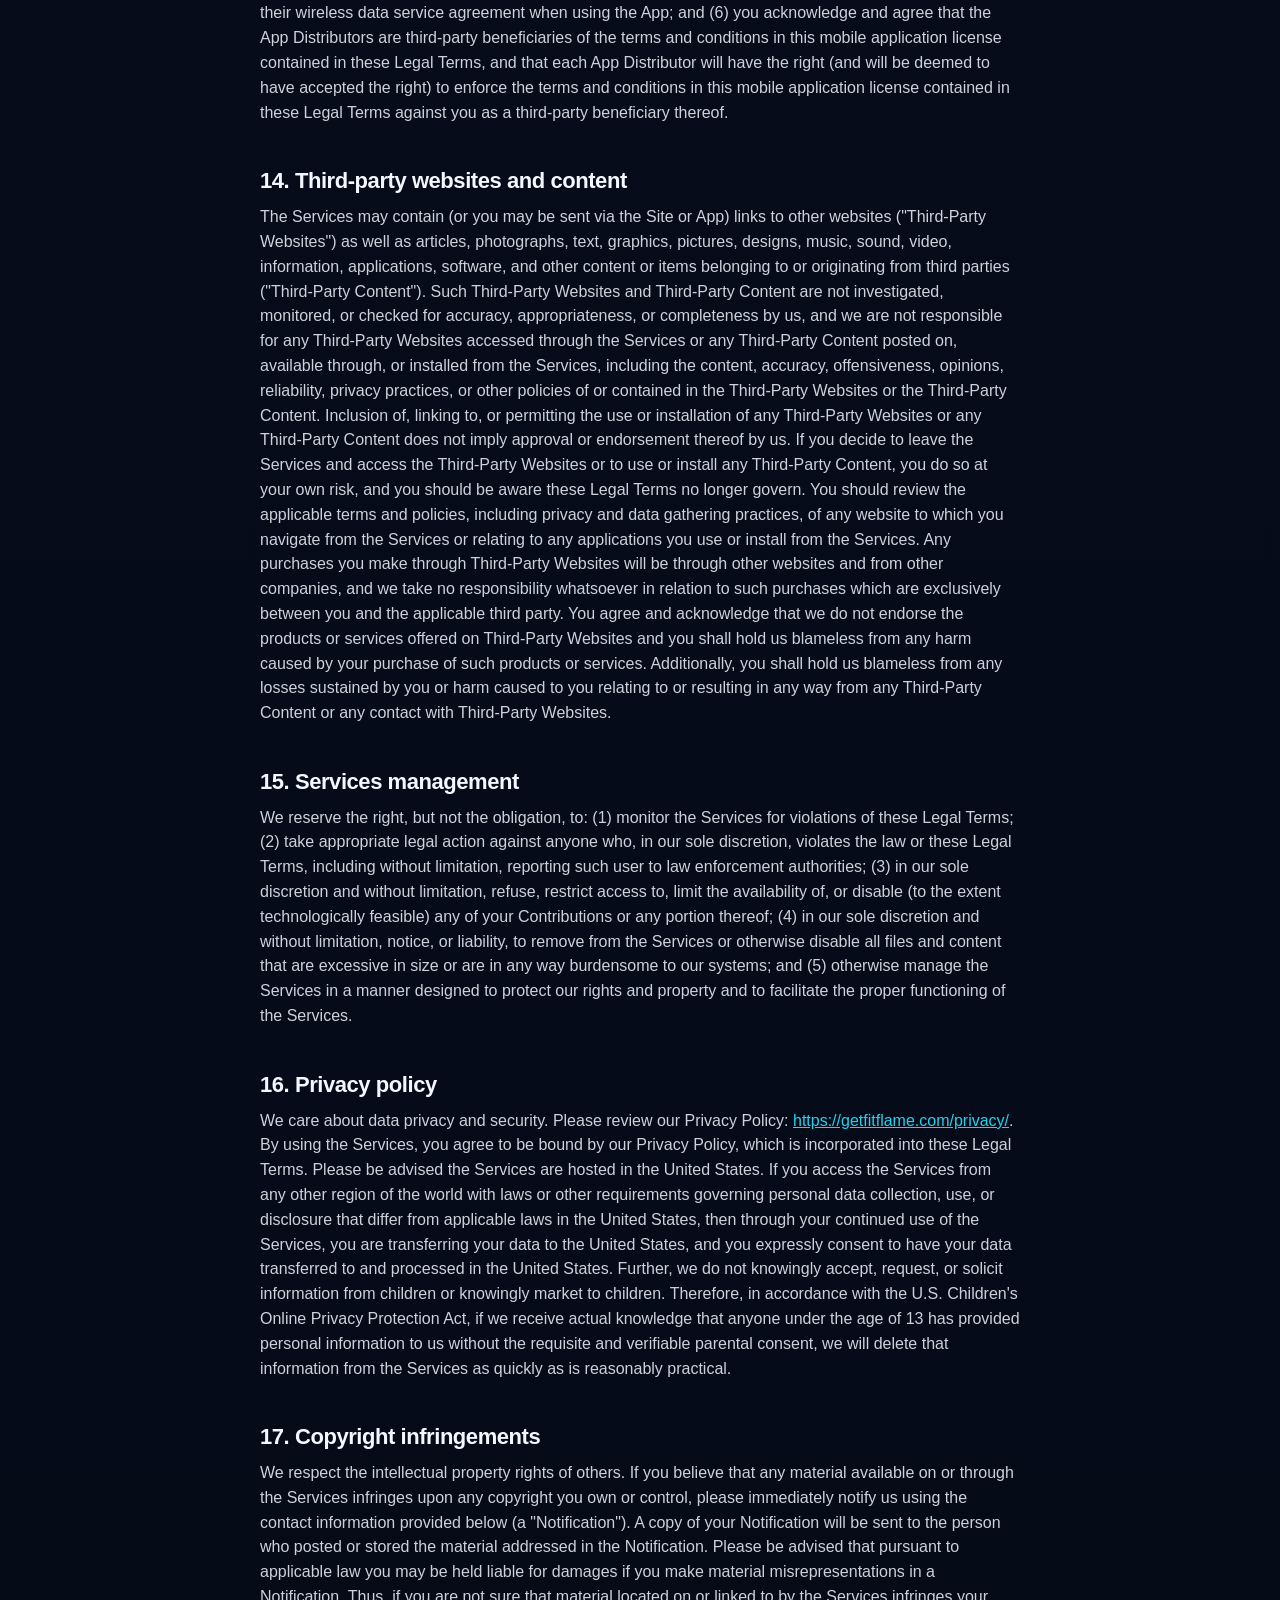
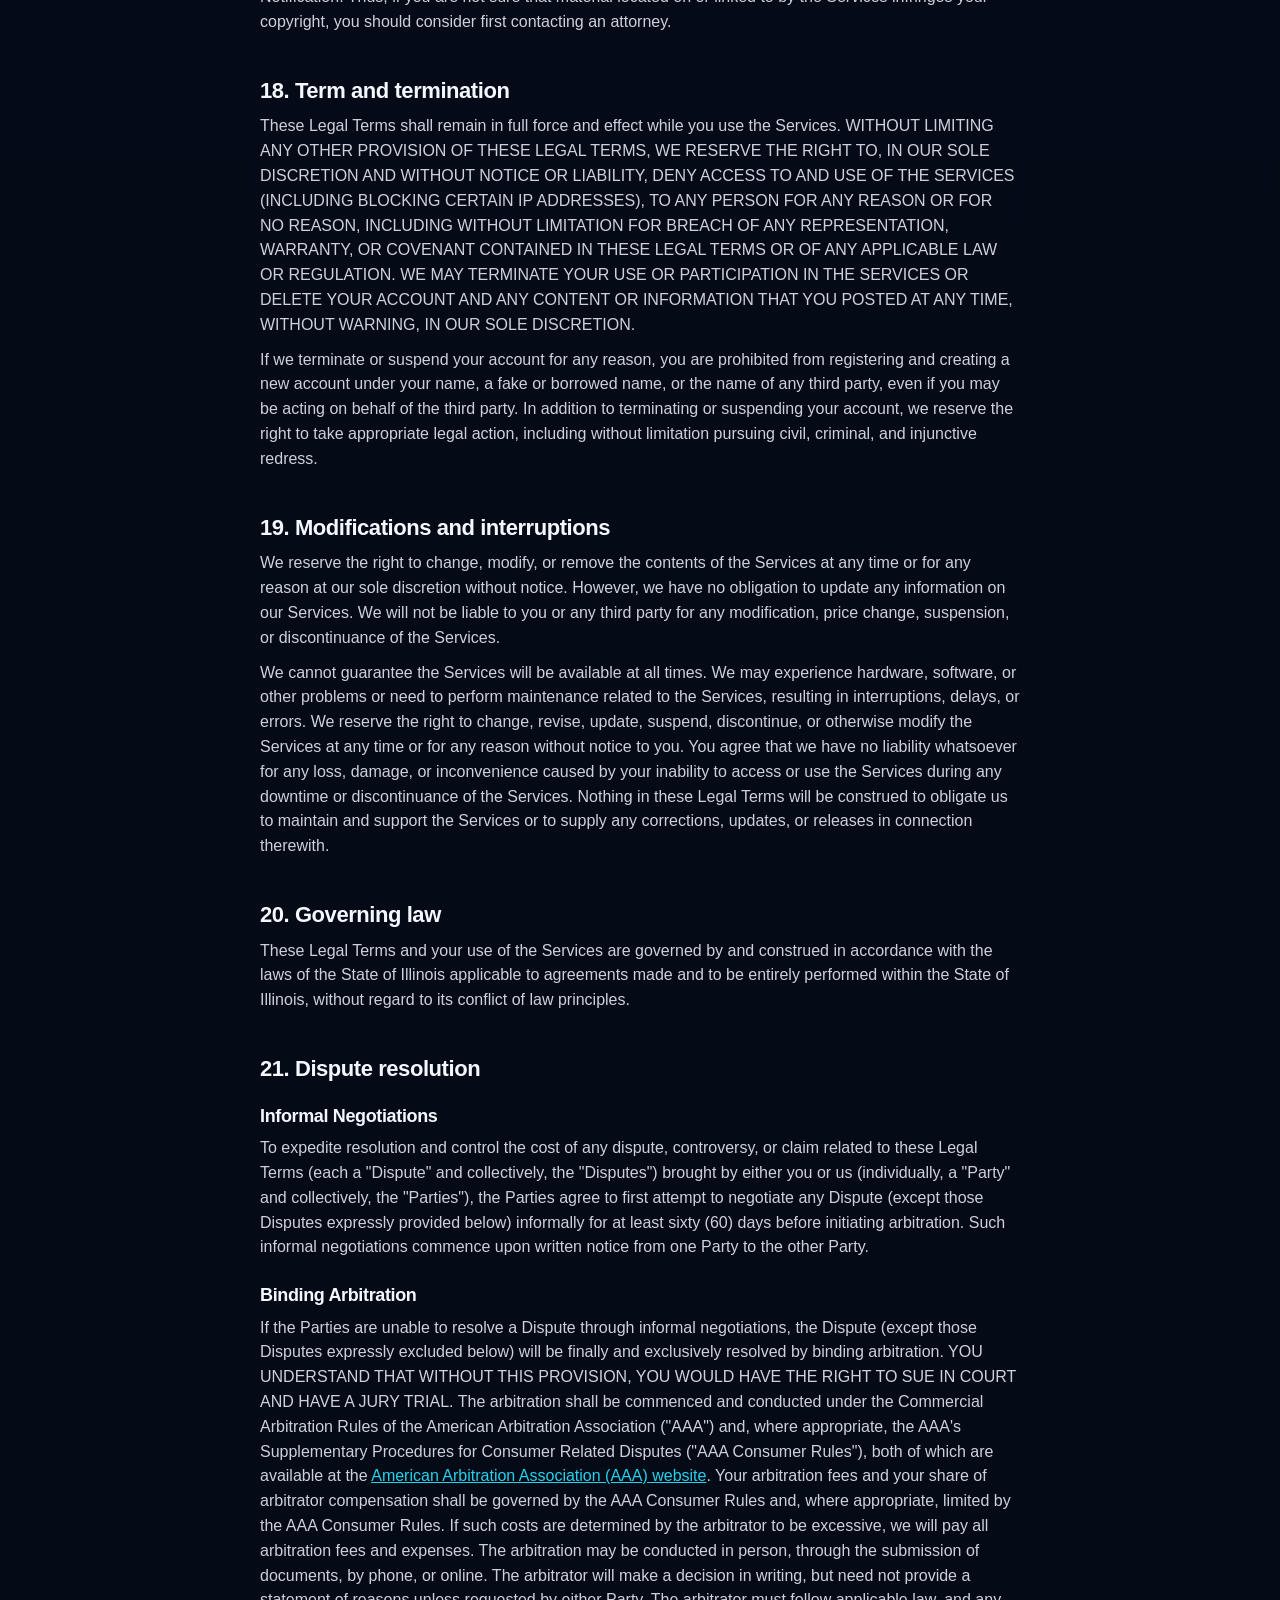
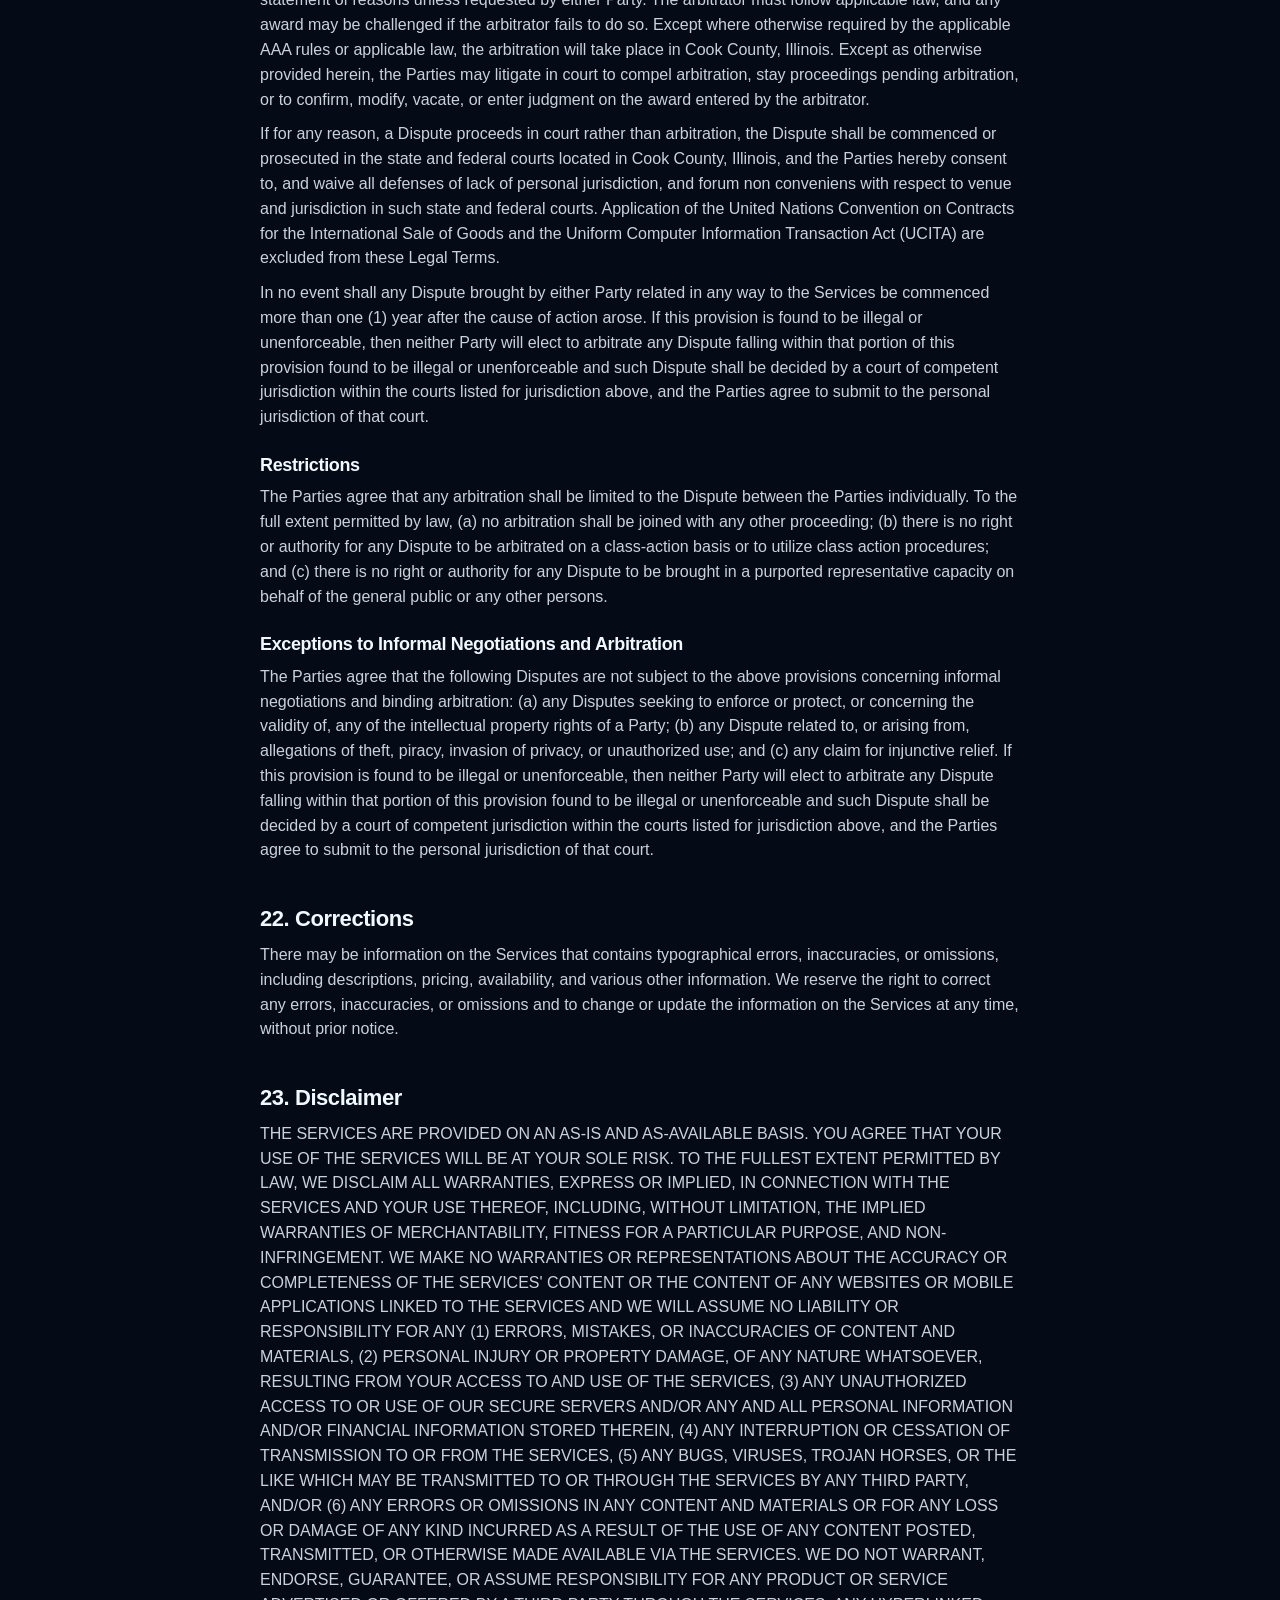
==== commit c5ae9603: "Terms: publish the Termly terms in the site's style with corrections Co-Authored-By: Claude Opus 5.5" ====
--- a/terms/index.html
+++ b/terms/index.html
@@ -25,141 +25,731 @@
     <main class="wrap page narrow">
       <div class="page-head">
         <p class="eyebrow">Legal</p>
-        <h1>Terms of Use</h1>
+        <h1>Terms and Conditions</h1>
         <p class="updated">Last updated November 16, 2026</p>
       </div>
 
+      <!-- TERMS AND CONDITIONS: generated with Termly, converted to this site's markup. See README before re-exporting. -->
       <article class="legal">
-        <p>
-          These Terms of Use ("Terms") cover your use of the FitFlame iPhone app and getfitflame.com (together, the
-          "Service"). By downloading or using FitFlame, you agree to these Terms and to our
-          <a href="/privacy/">Privacy Policy</a>. If you don't agree, please don't use the Service.
-        </p>
-        <p>
-          These Terms apply in addition to Apple's
-          <a href="https://www.apple.com/legal/internet-services/itunes/dev/stdeula/">Licensed Application End User License Agreement</a>
-          ("Apple's EULA"). If the two conflict, these Terms apply to the extent permitted by Apple's EULA.
-        </p>
-
-        <h2>1. What FitFlame is</h2>
-        <p>
-          FitFlame is an entertainment app. You share a photo of your outfit, pick a judge, and our AI writes and speaks a
-          comedic roast of your clothes along with a weather-based outfit suggestion. Roasts are jokes. They're generated
-          by AI, can be wrong, and aren't professional fashion, health, safety or weather advice. Use your own judgment
-          about what to wear, especially in severe weather.
-        </p>
-
-        <h2>2. Who can use FitFlame</h2>
-        <p>
-          You must be at least 13 years old, and old enough to agree to these Terms where you live (or have a parent or
-          guardian agree for you). You're responsible for activity on your device and your account.
-        </p>
-
-        <h2>3. Subscription, free trial and billing</h2>
+        <h2 id="agreement">Agreement to our legal terms</h2>
+        <p>
+          We are FitFlame ("<strong>Company</strong>," "<strong>we</strong>," "<strong>us</strong>," "<strong>our</strong>"),
+          based in Chicago, Illinois, United States.
+        </p>
+        <p>
+          We operate the website <a href="https://getfitflame.com">https://getfitflame.com</a> (the "<strong>Site</strong>"),
+          the mobile application FitFlame (the "<strong>App</strong>"), as well as any other related products and services
+          that refer or link to these legal terms (the "<strong>Legal Terms</strong>") (collectively, the
+          "<strong>Services</strong>").
+        </p>
+        <p>
+          FitFlame is an iPhone entertainment app that roasts your outfit. You take or choose a photo of what you're wearing
+          and pick an AI "judge" character, and FitFlame uses artificial intelligence to write and speak a comedic roast of
+          your clothes, taking your local weather into account, along with a weather-based outfit suggestion. Roasts are for
+          entertainment only. FitFlame requires an auto-renewing subscription, offered with a free trial and sold through
+          the Apple App Store.
+        </p>
+        <p>
+          You can contact us by email at <a href="mailto:nick@getfitflame.com">nick@getfitflame.com</a>, through our
+          <a href="/support/">support page</a>, or by mail to FitFlame, Chicago, IL, United States.
+        </p>
+        <p>
+          These Legal Terms constitute a legally binding agreement made between you, whether personally or on behalf of an
+          entity ("<strong>you</strong>"), and FitFlame, concerning your access to and use of the Services. You agree that by
+          accessing the Services, you have read, understood, and agreed to be bound by all of these Legal Terms. IF YOU DO
+          NOT AGREE WITH ALL OF THESE LEGAL TERMS, THEN YOU ARE EXPRESSLY PROHIBITED FROM USING THE SERVICES AND YOU MUST
+          DISCONTINUE USE IMMEDIATELY.
+        </p>
+        <p>
+          When we make material changes to these Legal Terms, we will update the "Last updated" date and let you know with a
+          notice in the FitFlame app the next time you open it, before or when the changes take effect. Where practical, we
+          will give advance notice. By continuing to use the Services after we notify you, you agree to the updated Legal
+          Terms.
+        </p>
+        <p>
+          The Services are intended for users who are at least 13 years of age. All users who are minors in the jurisdiction
+          in which they reside (generally under the age of 18) must have the permission of, and be directly supervised by,
+          their parent or guardian to use the Services. If you are a minor, you must have your parent or guardian read and
+          agree to these Legal Terms prior to you using the Services.
+        </p>
+        <p>
+          These Legal Terms apply in addition to Apple's
+          <a href="https://www.apple.com/legal/internet-services/itunes/dev/stdeula/" target="_blank" rel="noopener">Licensed Application End User License Agreement</a>.
+        </p>
+        <p>We recommend that you print a copy of these Legal Terms for your records.</p>
+
+        <h2 id="toc">Table of contents</h2>
+        <ol>
+          <li><a href="#services">Our services</a></li>
+          <li><a href="#ip">Intellectual property rights</a></li>
+          <li><a href="#userreps">User representations</a></li>
+          <li><a href="#userreg">User registration</a></li>
+          <li><a href="#products">Products</a></li>
+          <li><a href="#purchases">Purchases and payment</a></li>
+          <li><a href="#subscriptions">Subscriptions</a></li>
+          <li><a href="#refunds">Refunds policy</a></li>
+          <li><a href="#software">Software</a></li>
+          <li><a href="#prohibited">Prohibited activities</a></li>
+          <li><a href="#ugc">User generated contributions</a></li>
+          <li><a href="#license">Contribution license</a></li>
+          <li><a href="#mobile">Mobile application license</a></li>
+          <li><a href="#thirdparty">Third-party websites and content</a></li>
+          <li><a href="#sitemanage">Services management</a></li>
+          <li><a href="#ppyes">Privacy policy</a></li>
+          <li><a href="#copyright">Copyright infringements</a></li>
+          <li><a href="#terms">Term and termination</a></li>
+          <li><a href="#modifications">Modifications and interruptions</a></li>
+          <li><a href="#law">Governing law</a></li>
+          <li><a href="#disputes">Dispute resolution</a></li>
+          <li><a href="#corrections">Corrections</a></li>
+          <li><a href="#disclaimer">Disclaimer</a></li>
+          <li><a href="#liability">Limitations of liability</a></li>
+          <li><a href="#indemnification">Indemnification</a></li>
+          <li><a href="#userdata">User data</a></li>
+          <li><a href="#electronic">Electronic communications, transactions, and signatures</a></li>
+          <li><a href="#california">California users and residents</a></li>
+          <li><a href="#misc">Miscellaneous</a></li>
+          <li><a href="#addclause">AI-generated roasts</a></li>
+          <li><a href="#addclauseb">Subscriptions and free trials</a></li>
+          <li><a href="#contact">Contact us</a></li>
+        </ol>
+
+        <h2 id="services">1. Our services</h2>
+        <p>
+          The information provided when using the Services is not intended for distribution to or use by any person or
+          entity in any jurisdiction or country where such distribution or use would be contrary to law or regulation or
+          which would subject us to any registration requirement within such jurisdiction or country. Accordingly, those
+          persons who choose to access the Services from other locations do so on their own initiative and are solely
+          responsible for compliance with local laws, if and to the extent local laws are applicable.
+        </p>
+        <p>
+          The Services are not tailored to comply with industry-specific regulations (Health Insurance Portability and
+          Accountability Act (HIPAA), Federal Information Security Management Act (FISMA), etc.), so if your interactions
+          would be subjected to such laws, you may not use the Services. You may not use the Services in a way that would
+          violate the Gramm-Leach-Bliley Act (GLBA).
+        </p>
+
+        <h2 id="ip">2. Intellectual property rights</h2>
+        <h3>Our intellectual property</h3>
+        <p>
+          We are the owner or the licensee of all intellectual property rights in our Services, including all source code,
+          databases, functionality, software, website designs, audio, video, text, photographs, and graphics in the Services
+          (collectively, the "Content"), as well as the trademarks, service marks, and logos contained therein (the "Marks").
+        </p>
+        <p>
+          Our Content and Marks are protected by copyright and trademark laws (and various other intellectual property
+          rights and unfair competition laws) and treaties in the United States and around the world.
+        </p>
+        <p>The Content and Marks are provided in or through the Services "AS IS" for your personal, non-commercial use only.</p>
+        <h3>Your use of our Services</h3>
+        <p>
+          Subject to your compliance with these Legal Terms, including the "<a href="#prohibited">Prohibited Activities</a>"
+          section below, we grant you a non-exclusive, non-transferable, revocable license to:
+        </p>
         <ul>
-          <li>
-            Roasts require a FitFlame subscription. The price and any free trial are shown in the app before you
-            subscribe (for example, a 3-day free trial, then $9.99 per month).
-          </li>
-          <li>
-            Payment is charged to your Apple Account when you confirm the purchase, or when your free trial ends unless
-            you cancel at least 24 hours before it ends.
-          </li>
-          <li>
-            Your subscription renews automatically each month unless you cancel at least 24 hours before the end of the
-            current period. Your Apple Account is charged for renewal within 24 hours before the period ends.
-          </li>
-          <li>
-            You can manage or cancel your subscription in your iPhone's Settings app under your name, then Subscriptions.
-            Cancelling stops future renewals; you keep access until the end of the period you've paid for.
-          </li>
-          <li>
-            Purchases are processed by Apple, so refunds are handled by Apple under its policies at
-            <a href="https://reportaproblem.apple.com">reportaproblem.apple.com</a>.
-          </li>
-          <li>
-            To keep the Service available for everyone, we may apply reasonable daily limits on roasts and voices. If we
-            change the price, we'll tell you in advance as required by Apple and applicable law.
-          </li>
+          <li>access the Services; and</li>
+          <li>download or print a copy of any portion of the Content to which you have properly gained access,</li>
         </ul>
-
-        <h2>4. Your photos and content</h2>
-        <p>
-          You keep ownership of the photos you share. You give us a limited permission to use, process and store them,
-          and to send them to our service providers, only to run the Service for you, for example to create your roast and
-          to back up your fits if you sign in. You can delete your content as described in the Privacy Policy.
-        </p>
-        <p>You agree to only share photos that:</p>
+        <p>solely for your personal, non-commercial use.</p>
+        <p>
+          Except as set out in this section or elsewhere in our Legal Terms, no part of the Services and no Content or Marks
+          may be copied, reproduced, aggregated, republished, uploaded, posted, publicly displayed, encoded, translated,
+          transmitted, distributed, sold, licensed, or otherwise exploited for any commercial purpose whatsoever, without
+          our express prior written permission.
+        </p>
+        <p>
+          If you wish to make any use of the Services, Content, or Marks other than as set out in this section or elsewhere
+          in our Legal Terms, please address your request to: <a href="mailto:nick@getfitflame.com">nick@getfitflame.com</a>.
+          If we ever grant you the permission to post, reproduce, or publicly display any part of our Services or Content,
+          you must identify us as the owners or licensors of the Services, Content, or Marks and ensure that any copyright
+          or proprietary notice appears or is visible on posting, reproducing, or displaying our Content.
+        </p>
+        <p>We reserve all rights not expressly granted to you in and to the Services, Content, and Marks.</p>
+        <p>
+          Any breach of these Intellectual Property Rights will constitute a material breach of our Legal Terms and your
+          right to use our Services will terminate immediately.
+        </p>
+        <h3>Your submissions and contributions</h3>
+        <p>
+          Please review this section and the "<a href="#prohibited">Prohibited Activities</a>" section carefully prior to
+          using our Services to understand the (a) rights you give us and (b) obligations you have when you post or upload
+          any content through the Services.
+        </p>
+        <p>
+          <strong>Submissions:</strong> By directly sending us any question, comment, suggestion, idea, feedback, or other
+          information about the Services ("Submissions"), you agree to assign to us all intellectual property rights in such
+          Submission. You agree that we shall own this Submission and be entitled to its unrestricted use and dissemination
+          for any lawful purpose, commercial or otherwise, without acknowledgment or compensation to you.
+        </p>
+        <p>
+          <strong>Contributions:</strong> The Services allow you to submit content and materials to us through the Services,
+          including outfit photographs you choose to roast, and to save the roasts, voices, and videos created from them
+          ("Contributions"). Contributions are private to your account and are not shown to other users of the Services.
+        </p>
+        <p>
+          <strong>The license you grant us:</strong> When you submit Contributions, you grant us a limited, non-exclusive,
+          worldwide, royalty-free license, including the right to share them with our service providers, to host, store,
+          process, transmit, and display your Contributions solely as needed to operate and provide the Services to you
+          (for example, to create your roast and voice, and to back up your fits if you sign in). This license ends when you
+          delete the Contribution or your account, except for copies we must keep briefly in backups or to comply with law.
+          We do not sell your Contributions, use them for advertising, or use them to train AI models. See our
+          <a href="/privacy/">Privacy Policy</a>.
+        </p>
+        <p><strong>You are responsible for what you post or upload:</strong> By sending us Submissions and/or Contributions through any part of the Services, you:</p>
         <ul>
-          <li>you took or have the right to use;</li>
-          <li>show only yourself, or people who have agreed to be photographed and roasted;</li>
-          <li>don't include nudity, sexual content, or anyone under 13; and</li>
-          <li>don't break the law or anyone else's rights.</li>
+          <li>confirm that you have read and agree with our "<a href="#prohibited">Prohibited Activities</a>" and will not post, send, publish, upload, or transmit through the Services any Submission or Contribution that is illegal, harassing, hateful, harmful, defamatory, obscene, bullying, abusive, discriminatory, threatening to any person or group, sexually explicit, false, inaccurate, deceitful, or misleading;</li>
+          <li>to the extent permissible by applicable law, waive any and all moral rights to any such Submission and/or Contribution as needed for us to provide the Services;</li>
+          <li>warrant that any such Submission and/or Contributions are original to you or that you have the necessary rights and licenses to submit such Submissions and/or Contributions and that you have full authority to grant us the above-mentioned rights in relation to your Submissions and/or Contributions; and</li>
+          <li>warrant and represent that your Submissions and/or Contributions do not constitute confidential information.</li>
         </ul>
         <p>
-          Roasts are meant to be about clothing, not about who a person is. If you share a roast, you're responsible for
-          sharing it respectfully and only where you have the right to.
-        </p>
-
-        <h2>5. Acceptable use</h2>
-        <p>You agree not to:</p>
+          You are solely responsible for your Submissions and/or Contributions and you expressly agree to reimburse us for
+          any and all losses that we may suffer because of your breach of (a) this section, (b) any third party's
+          intellectual property rights, or (c) applicable law.
+        </p>
+        <p>
+          <strong>We may remove or edit your Content:</strong> Although we have no obligation to monitor any Contributions,
+          we shall have the right to remove any Contributions at any time without notice if in our reasonable opinion we
+          consider such Contributions harmful or in breach of these Legal Terms. If we remove any such Contributions, we may
+          also suspend or disable your account and report you to the authorities.
+        </p>
+        <h3>Copyright infringement</h3>
+        <p>
+          We respect the intellectual property rights of others. If you believe that any material available on or through
+          the Services infringes upon any copyright you own or control, please immediately refer to the
+          "<a href="#copyright">Copyright Infringements</a>" section below.
+        </p>
+
+        <h2 id="userreps">3. User representations</h2>
+        <p>
+          By using the Services, you represent and warrant that: (1) all registration information you submit will be true,
+          accurate, current, and complete; (2) you will maintain the accuracy of such information and promptly update such
+          registration information as necessary; (3) you have the legal capacity and you agree to comply with these Legal
+          Terms; (4) you are not under the age of 13; (5) you are not a minor in the jurisdiction in which you reside, or if
+          a minor, you have received parental permission to use the Services; (6) you will not access the Services through
+          automated or non-human means, whether through a bot, script or otherwise; (7) you will not use the Services for
+          any illegal or unauthorized purpose; and (8) your use of the Services will not violate any applicable law or
+          regulation.
+        </p>
+        <p>
+          If you provide any information that is untrue, inaccurate, not current, or incomplete, we have the right to
+          suspend or terminate your account and refuse any and all current or future use of the Services (or any portion
+          thereof).
+        </p>
+
+        <h2 id="userreg">4. User registration</h2>
+        <p>
+          FitFlame creates an account for you automatically when you first use the App, and you may optionally sign in with
+          Apple to back up your fits. You are responsible for all use of your account and for keeping your device and Apple
+          Account secure.
+        </p>
+
+        <h2 id="products">5. Products</h2>
+        <p>
+          All products are subject to availability. We reserve the right to discontinue any products at any time for any
+          reason. Prices for all products are subject to change.
+        </p>
+
+        <h2 id="purchases">6. Purchases and payment</h2>
+        <p>We accept the following forms of payment:</p>
         <ul>
-          <li>use FitFlame to harass, bully, demean or harm anyone;</li>
-          <li>try to get the AI to produce hateful, sexual, violent or otherwise harmful content;</li>
-          <li>
-            access our servers other than through the app, scrape the Service, get around subscriptions or limits, or
-            reverse engineer the app except where the law allows; or
-          </li>
-          <li>interfere with or disrupt the Service or other people's use of it.</li>
+          <li>Apple App Store (In-App Purchase)</li>
         </ul>
-        <p>We may suspend or end access for anyone who breaks these rules.</p>
-
-        <h2>6. Our content</h2>
-        <p>
-          FitFlame, its judges, characters, voices, designs and software belong to us or our licensors. We give you a
-          personal, non-transferable license to use the app for your own non-commercial entertainment, subject to these
-          Terms and Apple's EULA. You may save and share your own roasts and roast videos for personal use.
-        </p>
-
-        <h2>7. Accounts and deletion</h2>
-        <p>
-          You can use FitFlame as a guest or sign in with Apple to back up your fits. You can delete your account at any
-          time in the app's Settings. Deleting your account doesn't cancel your subscription; cancel it in your iPhone's
-          Settings.
-        </p>
-
-        <h2>8. Changes to the Service</h2>
-        <p>
-          We're always improving FitFlame and may add, change or remove features, judges or voices. We may suspend or
-          stop the Service, and will try to give notice of significant changes where we reasonably can.
-        </p>
-
-        <h2>9. Disclaimers</h2>
-        <p>
-          The Service is provided "as is" and "as available". To the fullest extent permitted by law, we disclaim all
-          warranties, express or implied, including fitness for a particular purpose and non-infringement. We don't
-          promise the Service will be uninterrupted or error-free, that roasts or weather information will be accurate,
-          or that you'll like what your judge has to say.
-        </p>
-
-        <h2>10. Limitation of liability</h2>
-        <p>
-          To the fullest extent permitted by law, FitFlame will not be liable for any indirect, incidental, special,
-          consequential or punitive damages, or any loss of data, arising from your use of the Service. Our total
-          liability for any claim relating to the Service is limited to the amount you paid for FitFlame in the 12 months
-          before the claim. Some places don't allow these limits, so they may not apply to you, and nothing in these Terms
-          limits rights you have under consumer protection laws that can't be waived.
-        </p>
-
-        <h2>11. Changes to these Terms</h2>
-        <p>
-          We may update these Terms. We'll change the date at the top of this page, and for significant changes we'll let
-          you know in the app. If you keep using FitFlame after the changes take effect, you accept the updated Terms.
-        </p>
-
-        <h2>12. Contact us</h2>
-        <p>Questions about these Terms? Reach us through the <a href="/support/">support page</a>.</p>
+        <p>
+          All purchases are processed by Apple using the payment method on your Apple Account. You agree to keep your Apple
+          Account and payment information current so that your purchases can be completed. Applicable taxes are calculated
+          and charged by Apple. We may change prices at any time. Prices are set in US dollars; the App Store may charge
+          the equivalent amount in your local currency and shows the exact price before you buy.
+        </p>
+        <p>
+          You agree to pay all charges at the prices then in effect for your purchases, and you authorize Apple to charge
+          your chosen payment method for any such amounts. We reserve the right to correct any errors or mistakes in
+          pricing, even if we have already requested or received payment.
+        </p>
+        <p>
+          We reserve the right to refuse any order placed through the Services. We may, in our sole discretion, limit or
+          cancel quantities purchased per person, per household, or per order. These restrictions may include orders placed
+          by or under the same customer account, the same payment method, and/or orders that use the same billing address.
+          We reserve the right to limit or prohibit orders that, in our sole judgment, appear to be placed by dealers,
+          resellers, or distributors.
+        </p>
+
+        <h2 id="subscriptions">7. Subscriptions</h2>
+        <h3>Billing and Renewal</h3>
+        <p>
+          Your subscription will continue and automatically renew unless canceled. You consent to our charging your payment
+          method, through Apple, on a recurring basis without requiring your prior approval for each recurring charge, until
+          such time as you cancel the applicable order. The length of your billing cycle is monthly.
+        </p>
+        <h3>Free Trial</h3>
+        <p>
+          We offer a 3-day free trial to new users who register with the Services. The account will be charged according
+          to the user's chosen subscription at the end of the free trial.
+        </p>
+        <h3>Cancellation</h3>
+        <p>
+          Subscriptions are managed by Apple. To cancel, open the Settings app on your iPhone, tap your name, then
+          Subscriptions, choose FitFlame, and tap Cancel Subscription. You can also tap Manage subscription in FitFlame's
+          Settings. Cancel at least 24 hours before the end of the current period (or free trial) to avoid being charged for
+          the next one. You keep access until the end of the period you've paid for. Your cancellation will take effect at
+          the end of the current paid term. If you have any questions or are unsatisfied with our Services, please email us
+          at <a href="mailto:nick@getfitflame.com">nick@getfitflame.com</a>.
+        </p>
+        <h3>Fee Changes</h3>
+        <p>
+          We may, from time to time, make changes to the subscription fee and will communicate any price changes to you in
+          accordance with applicable law.
+        </p>
+
+        <h2 id="refunds">8. Refunds policy</h2>
+        <p>
+          All purchases are made through the Apple App Store, so we are not able to issue refunds directly. Refund requests
+          are handled by Apple under its policies at
+          <a href="https://reportaproblem.apple.com" target="_blank" rel="noopener">reportaproblem.apple.com</a>. This does
+          not affect any rights you have under applicable law that cannot be waived.
+        </p>
+
+        <h2 id="software">9. Software</h2>
+        <p>
+          We may include software for use in connection with our Services. If such software is accompanied by an end user
+          license agreement ("EULA"), the terms of the EULA will govern your use of the software. If such software is not
+          accompanied by a EULA, then we grant to you a non-exclusive, revocable, personal, and non-transferable license to
+          use such software solely in connection with our services and in accordance with these Legal Terms. Any software
+          and any related documentation is provided "AS IS" without warranty of any kind, either express or implied,
+          including, without limitation, the implied warranties of merchantability, fitness for a particular purpose, or
+          non-infringement. You accept any and all risk arising out of use or performance of any software. You may not
+          reproduce or redistribute any software except in accordance with the EULA or these Legal Terms.
+        </p>
+
+        <h2 id="prohibited">10. Prohibited activities</h2>
+        <p>
+          You may not access or use the Services for any purpose other than that for which we make the Services available.
+          The Services may not be used in connection with any commercial endeavors except those that are specifically
+          endorsed or approved by us.
+        </p>
+        <p>As a user of the Services, you agree not to:</p>
+        <ul>
+          <li>Systematically retrieve data or other content from the Services to create or compile, directly or indirectly, a collection, compilation, database, or directory without written permission from us.</li>
+          <li>Trick, defraud, or mislead us and other users, especially in any attempt to learn sensitive account information such as user passwords.</li>
+          <li>Circumvent, disable, or otherwise interfere with security-related features of the Services, including features that prevent or restrict the use or copying of any Content or enforce limitations on the use of the Services and/or the Content contained therein.</li>
+          <li>Disparage, tarnish, or otherwise harm, in our opinion, us and/or the Services.</li>
+          <li>Use any information obtained from the Services in order to harass, abuse, or harm another person.</li>
+          <li>Make improper use of our support services or submit false reports of abuse or misconduct.</li>
+          <li>Use the Services in a manner inconsistent with any applicable laws or regulations.</li>
+          <li>Engage in unauthorized framing of or linking to the Services.</li>
+          <li>Upload or transmit (or attempt to upload or to transmit) viruses, Trojan horses, or other material, including excessive use of capital letters and spamming (continuous posting of repetitive text), that interferes with any party's uninterrupted use and enjoyment of the Services or modifies, impairs, disrupts, alters, or interferes with the use, features, functions, operation, or maintenance of the Services.</li>
+          <li>Engage in any automated use of the system, such as using scripts to send comments or messages, or using any data mining, robots, or similar data gathering and extraction tools.</li>
+          <li>Delete the copyright or other proprietary rights notice from any Content.</li>
+          <li>Attempt to impersonate another user or person or use the username of another user.</li>
+          <li>Upload or transmit (or attempt to upload or to transmit) any material that acts as a passive or active information collection or transmission mechanism, including without limitation, clear graphics interchange formats ("gifs"), 1×1 pixels, web bugs, cookies, or other similar devices (sometimes referred to as "spyware" or "passive collection mechanisms" or "pcms").</li>
+          <li>Interfere with, disrupt, or create an undue burden on the Services or the networks or services connected to the Services.</li>
+          <li>Harass, annoy, intimidate, or threaten any of our employees or agents engaged in providing any portion of the Services to you.</li>
+          <li>Attempt to bypass any measures of the Services designed to prevent or restrict access to the Services, or any portion of the Services.</li>
+          <li>Copy or adapt the Services' software, including but not limited to Flash, PHP, HTML, JavaScript, or other code.</li>
+          <li>Except as permitted by applicable law, decipher, decompile, disassemble, or reverse engineer any of the software comprising or in any way making up a part of the Services.</li>
+          <li>Except as may be the result of standard search engine or Internet browser usage, use, launch, develop, or distribute any automated system, including without limitation, any spider, robot, cheat utility, scraper, or offline reader that accesses the Services, or use or launch any unauthorized script or other software.</li>
+          <li>Use a buying agent or purchasing agent to make purchases on the Services.</li>
+          <li>Make any unauthorized use of the Services, including collecting usernames and/or email addresses of users by electronic or other means for the purpose of sending unsolicited email, or creating user accounts by automated means or under false pretenses.</li>
+          <li>Use the Services as part of any effort to compete with us or otherwise use the Services and/or the Content for any revenue-generating endeavor or commercial enterprise.</li>
+          <li>Use the Services to advertise or offer to sell goods and services.</li>
+          <li>Sell or otherwise transfer your profile.</li>
+          <li>Upload photos of other people without their permission, or photos of anyone under 13.</li>
+          <li>Upload photos containing nudity, sexual content, or anything illegal.</li>
+          <li>Try to get the AI to produce hateful, sexual, violent, or otherwise harmful content.</li>
+          <li>Use roasts, captions, or voices to harass, bully, demean, or impersonate anyone.</li>
+          <li>Access our servers or AI features other than through the FitFlame app, or try to get around subscriptions, free-trial limits, or daily limits.</li>
+          <li>Use roasts or the judges' voices for commercial purposes, such as ads or resale, without our permission.</li>
+        </ul>
+
+        <h2 id="ugc">11. User generated contributions</h2>
+        <p>
+          The Services allow you to submit content and materials to us, including outfit photographs (collectively,
+          "Contributions"). Contributions are private to your account and are not shown to other users of the Services. When
+          you create or make available any Contributions, you thereby represent and warrant that:
+        </p>
+        <ul>
+          <li>The creation, distribution, transmission, public display, or performance, and the accessing, downloading, or copying of your Contributions do not and will not infringe the proprietary rights, including but not limited to the copyright, patent, trademark, trade secret, or moral rights of any third party.</li>
+          <li>You are the creator and owner of or have the necessary licenses, rights, consents, releases, and permissions to use and to authorize us and the Services to use your Contributions in any manner contemplated by the Services and these Legal Terms.</li>
+          <li>You have the consent, release, and/or permission of each and every identifiable individual person in your Contributions to use the name or likeness of each and every such identifiable individual person to enable inclusion and use of your Contributions in any manner contemplated by the Services and these Legal Terms.</li>
+          <li>Your Contributions are not false, inaccurate, or misleading.</li>
+          <li>Your Contributions are not unsolicited or unauthorized advertising, promotional materials, pyramid schemes, chain letters, spam, mass mailings, or other forms of solicitation.</li>
+          <li>Your Contributions are not obscene, lewd, lascivious, filthy, violent, harassing, libelous, slanderous, or otherwise objectionable (as determined by us).</li>
+          <li>Your Contributions are not used to harass or threaten (in the legal sense of those terms) any other person and to promote violence against a specific person or class of people.</li>
+          <li>Your Contributions do not violate any applicable law, regulation, or rule.</li>
+          <li>Your Contributions do not violate the privacy or publicity rights of any third party.</li>
+          <li>Your Contributions do not violate any applicable law concerning child pornography, or otherwise intended to protect the health or well-being of minors.</li>
+          <li>Your Contributions do not include any offensive comments that are connected to race, national origin, gender, sexual preference, or physical handicap.</li>
+          <li>Your Contributions do not otherwise violate, or link to material that violates, any provision of these Legal Terms, or any applicable law or regulation.</li>
+        </ul>
+        <p>
+          Any use of the Services in violation of the foregoing violates these Legal Terms and may result in, among other
+          things, termination or suspension of your rights to use the Services.
+        </p>
+
+        <h2 id="license">12. Contribution license</h2>
+        <p>
+          By submitting Contributions to the Services, you grant us the limited license described in
+          "<a href="#ip">Intellectual Property Rights</a>" above: a non-exclusive, worldwide, royalty-free license, including
+          the right to share them with our service providers, to host, store, process, transmit, and display your
+          Contributions solely as needed to operate and provide the Services to you. We do not sell your Contributions, use
+          them for advertising, or use them to train AI models.
+        </p>
+        <p>
+          We do not assert any ownership over your Contributions. You retain full ownership of all of your Contributions
+          and any intellectual property rights or other proprietary rights associated with your Contributions. We are not
+          liable for any statements or representations in your Contributions provided by you in any area on the Services.
+          You are solely responsible for your Contributions to the Services and you expressly agree to exonerate us from any
+          and all responsibility and to refrain from any legal action against us regarding your Contributions.
+        </p>
+        <p>
+          We have the right, in our sole and absolute discretion, to delete any Contributions that we reasonably believe
+          violate these Legal Terms, at any time and without notice. We have no obligation to monitor your Contributions.
+        </p>
+
+        <h2 id="mobile">13. Mobile application license</h2>
+        <h3>Use License</h3>
+        <p>
+          If you access the Services via the App, then we grant you a revocable, non-exclusive, non-transferable, limited
+          right to install and use the App on wireless electronic devices owned or controlled by you, and to access and use
+          the App on such devices strictly in accordance with the terms and conditions of this mobile application license
+          contained in these Legal Terms. You shall not: (1) except as permitted by applicable law, decompile, reverse
+          engineer, disassemble, attempt to derive the source code of, or decrypt the App; (2) make any modification,
+          adaptation, improvement, enhancement, translation, or derivative work from the App; (3) violate any applicable
+          laws, rules, or regulations in connection with your access or use of the App; (4) remove, alter, or obscure any
+          proprietary notice (including any notice of copyright or trademark) posted by us or the licensors of the App; (5)
+          use the App for any revenue-generating endeavor, commercial enterprise, or other purpose for which it is not
+          designed or intended; (6) make the App available over a network or other environment permitting access or use by
+          multiple devices or users at the same time; (7) use the App for creating a product, service, or software that is,
+          directly or indirectly, competitive with or in any way a substitute for the App; (8) use the App to send automated
+          queries to any website or to send any unsolicited commercial email; or (9) use any proprietary information or any
+          of our interfaces or our other intellectual property in the design, development, manufacture, licensing, or
+          distribution of any applications, accessories, or devices for use with the App.
+        </p>
+        <h3>Apple and Android Devices</h3>
+        <p>
+          The following terms apply when you use the App obtained from either the Apple Store or Google Play (each an "App
+          Distributor") to access the Services: (1) the license granted to you for our App is limited to a non-transferable
+          license to use the application on a device that utilizes the Apple iOS or Android operating systems, as
+          applicable, and in accordance with the usage rules set forth in the applicable App Distributor's terms of service;
+          (2) we are responsible for providing any maintenance and support services with respect to the App as specified in
+          the terms and conditions of this mobile application license contained in these Legal Terms or as otherwise
+          required under applicable law, and you acknowledge that each App Distributor has no obligation whatsoever to
+          furnish any maintenance and support services with respect to the App; (3) in the event of any failure of the App to
+          conform to any applicable warranty, you may notify the applicable App Distributor, and the App Distributor, in
+          accordance with its terms and policies, may refund the purchase price, if any, paid for the App, and to the maximum
+          extent permitted by applicable law, the App Distributor will have no other warranty obligation whatsoever with
+          respect to the App; (4) you represent and warrant that (i) you are not located in a country that is subject to a US
+          government embargo, or that has been designated by the US government as a "terrorist supporting" country and (ii)
+          you are not listed on any US government list of prohibited or restricted parties; (5) you must comply with
+          applicable third-party terms of agreement when using the App, e.g., if you have a VoIP application, then you must
+          not be in violation of their wireless data service agreement when using the App; and (6) you acknowledge and agree
+          that the App Distributors are third-party beneficiaries of the terms and conditions in this mobile application
+          license contained in these Legal Terms, and that each App Distributor will have the right (and will be deemed to
+          have accepted the right) to enforce the terms and conditions in this mobile application license contained in
+          these Legal Terms against you as a third-party beneficiary thereof.
+        </p>
+
+        <h2 id="thirdparty">14. Third-party websites and content</h2>
+        <p>
+          The Services may contain (or you may be sent via the Site or App) links to other websites ("Third-Party Websites")
+          as well as articles, photographs, text, graphics, pictures, designs, music, sound, video, information,
+          applications, software, and other content or items belonging to or originating from third parties ("Third-Party
+          Content"). Such Third-Party Websites and Third-Party Content are not investigated, monitored, or checked for
+          accuracy, appropriateness, or completeness by us, and we are not responsible for any Third-Party Websites accessed
+          through the Services or any Third-Party Content posted on, available through, or installed from the Services,
+          including the content, accuracy, offensiveness, opinions, reliability, privacy practices, or other policies of or
+          contained in the Third-Party Websites or the Third-Party Content. Inclusion of, linking to, or permitting the use
+          or installation of any Third-Party Websites or any Third-Party Content does not imply approval or endorsement
+          thereof by us. If you decide to leave the Services and access the Third-Party Websites or to use or install any
+          Third-Party Content, you do so at your own risk, and you should be aware these Legal Terms no longer govern. You
+          should review the applicable terms and policies, including privacy and data gathering practices, of any website to
+          which you navigate from the Services or relating to any applications you use or install from the Services. Any
+          purchases you make through Third-Party Websites will be through other websites and from other companies, and we
+          take no responsibility whatsoever in relation to such purchases which are exclusively between you and the
+          applicable third party. You agree and acknowledge that we do not endorse the products or services offered on
+          Third-Party Websites and you shall hold us blameless from any harm caused by your purchase of such products or
+          services. Additionally, you shall hold us blameless from any losses sustained by you or harm caused to you
+          relating to or resulting in any way from any Third-Party Content or any contact with Third-Party Websites.
+        </p>
+
+        <h2 id="sitemanage">15. Services management</h2>
+        <p>
+          We reserve the right, but not the obligation, to: (1) monitor the Services for violations of these Legal Terms;
+          (2) take appropriate legal action against anyone who, in our sole discretion, violates the law or these Legal
+          Terms, including without limitation, reporting such user to law enforcement authorities; (3) in our sole
+          discretion and without limitation, refuse, restrict access to, limit the availability of, or disable (to the
+          extent technologically feasible) any of your Contributions or any portion thereof; (4) in our sole discretion and
+          without limitation, notice, or liability, to remove from the Services or otherwise disable all files and content
+          that are excessive in size or are in any way burdensome to our systems; and (5) otherwise manage the Services in a
+          manner designed to protect our rights and property and to facilitate the proper functioning of the Services.
+        </p>
+
+        <h2 id="ppyes">16. Privacy policy</h2>
+        <p>
+          We care about data privacy and security. Please review our Privacy Policy:
+          <a href="/privacy/">https://getfitflame.com/privacy/</a>. By using the Services, you agree to be bound by our
+          Privacy Policy, which is incorporated into these Legal Terms. Please be advised the Services are hosted in the
+          United States. If you access the Services from any other region of the world with laws or other requirements
+          governing personal data collection, use, or disclosure that differ from applicable laws in the United States, then
+          through your continued use of the Services, you are transferring your data to the United States, and you expressly
+          consent to have your data transferred to and processed in the United States. Further, we do not knowingly accept,
+          request, or solicit information from children or knowingly market to children. Therefore, in accordance with the
+          U.S. Children's Online Privacy Protection Act, if we receive actual knowledge that anyone under the age of 13 has
+          provided personal information to us without the requisite and verifiable parental consent, we will delete that
+          information from the Services as quickly as is reasonably practical.
+        </p>
+
+        <h2 id="copyright">17. Copyright infringements</h2>
+        <p>
+          We respect the intellectual property rights of others. If you believe that any material available on or through
+          the Services infringes upon any copyright you own or control, please immediately notify us using the contact
+          information provided below (a "Notification"). A copy of your Notification will be sent to the person who posted
+          or stored the material addressed in the Notification. Please be advised that pursuant to applicable law you may be
+          held liable for damages if you make material misrepresentations in a Notification. Thus, if you are not sure that
+          material located on or linked to by the Services infringes your copyright, you should consider first contacting an
+          attorney.
+        </p>
+
+        <h2 id="terms">18. Term and termination</h2>
+        <p>
+          These Legal Terms shall remain in full force and effect while you use the Services. WITHOUT LIMITING ANY OTHER
+          PROVISION OF THESE LEGAL TERMS, WE RESERVE THE RIGHT TO, IN OUR SOLE DISCRETION AND WITHOUT NOTICE OR LIABILITY,
+          DENY ACCESS TO AND USE OF THE SERVICES (INCLUDING BLOCKING CERTAIN IP ADDRESSES), TO ANY PERSON FOR ANY REASON OR
+          FOR NO REASON, INCLUDING WITHOUT LIMITATION FOR BREACH OF ANY REPRESENTATION, WARRANTY, OR COVENANT CONTAINED IN
+          THESE LEGAL TERMS OR OF ANY APPLICABLE LAW OR REGULATION. WE MAY TERMINATE YOUR USE OR PARTICIPATION IN THE
+          SERVICES OR DELETE YOUR ACCOUNT AND ANY CONTENT OR INFORMATION THAT YOU POSTED AT ANY TIME, WITHOUT WARNING, IN
+          OUR SOLE DISCRETION.
+        </p>
+        <p>
+          If we terminate or suspend your account for any reason, you are prohibited from registering and creating a new
+          account under your name, a fake or borrowed name, or the name of any third party, even if you may be acting on
+          behalf of the third party. In addition to terminating or suspending your account, we reserve the right to take
+          appropriate legal action, including without limitation pursuing civil, criminal, and injunctive redress.
+        </p>
+
+        <h2 id="modifications">19. Modifications and interruptions</h2>
+        <p>
+          We reserve the right to change, modify, or remove the contents of the Services at any time or for any reason at
+          our sole discretion without notice. However, we have no obligation to update any information on our Services. We
+          will not be liable to you or any third party for any modification, price change, suspension, or discontinuance of
+          the Services.
+        </p>
+        <p>
+          We cannot guarantee the Services will be available at all times. We may experience hardware, software, or other
+          problems or need to perform maintenance related to the Services, resulting in interruptions, delays, or errors. We
+          reserve the right to change, revise, update, suspend, discontinue, or otherwise modify the Services at any time or
+          for any reason without notice to you. You agree that we have no liability whatsoever for any loss, damage, or
+          inconvenience caused by your inability to access or use the Services during any downtime or discontinuance of the
+          Services. Nothing in these Legal Terms will be construed to obligate us to maintain and support the Services or to
+          supply any corrections, updates, or releases in connection therewith.
+        </p>
+
+        <h2 id="law">20. Governing law</h2>
+        <p>
+          These Legal Terms and your use of the Services are governed by and construed in accordance with the laws of the
+          State of Illinois applicable to agreements made and to be entirely performed within the State of Illinois, without
+          regard to its conflict of law principles.
+        </p>
+
+        <h2 id="disputes">21. Dispute resolution</h2>
+        <h3>Informal Negotiations</h3>
+        <p>
+          To expedite resolution and control the cost of any dispute, controversy, or claim related to these Legal Terms
+          (each a "Dispute" and collectively, the "Disputes") brought by either you or us (individually, a "Party" and
+          collectively, the "Parties"), the Parties agree to first attempt to negotiate any Dispute (except those Disputes
+          expressly provided below) informally for at least sixty (60) days before initiating arbitration. Such informal
+          negotiations commence upon written notice from one Party to the other Party.
+        </p>
+        <h3>Binding Arbitration</h3>
+        <p>
+          If the Parties are unable to resolve a Dispute through informal negotiations, the Dispute (except those Disputes
+          expressly excluded below) will be finally and exclusively resolved by binding arbitration. YOU UNDERSTAND THAT
+          WITHOUT THIS PROVISION, YOU WOULD HAVE THE RIGHT TO SUE IN COURT AND HAVE A JURY TRIAL. The arbitration shall be
+          commenced and conducted under the Commercial Arbitration Rules of the American Arbitration Association ("AAA")
+          and, where appropriate, the AAA's Supplementary Procedures for Consumer Related Disputes ("AAA Consumer Rules"),
+          both of which are available at the
+          <a href="http://www.adr.org" target="_blank" rel="noopener noreferrer">American Arbitration Association (AAA) website</a>.
+          Your arbitration fees and your share of arbitrator compensation shall be governed by the AAA Consumer Rules and,
+          where appropriate, limited by the AAA Consumer Rules. If such costs are determined by the arbitrator to be
+          excessive, we will pay all arbitration fees and expenses. The arbitration may be conducted in person, through the
+          submission of documents, by phone, or online. The arbitrator will make a decision in writing, but need not provide
+          a statement of reasons unless requested by either Party. The arbitrator must follow applicable law, and any award
+          may be challenged if the arbitrator fails to do so. Except where otherwise required by the applicable AAA rules or
+          applicable law, the arbitration will take place in Cook County, Illinois. Except as otherwise provided herein, the
+          Parties may litigate in court to compel arbitration, stay proceedings pending arbitration, or to confirm, modify,
+          vacate, or enter judgment on the award entered by the arbitrator.
+        </p>
+        <p>
+          If for any reason, a Dispute proceeds in court rather than arbitration, the Dispute shall be commenced or
+          prosecuted in the state and federal courts located in Cook County, Illinois, and the Parties hereby consent to,
+          and waive all defenses of lack of personal jurisdiction, and forum non conveniens with respect to venue and
+          jurisdiction in such state and federal courts. Application of the United Nations Convention on Contracts for the
+          International Sale of Goods and the Uniform Computer Information Transaction Act (UCITA) are excluded from these
+          Legal Terms.
+        </p>
+        <p>
+          In no event shall any Dispute brought by either Party related in any way to the Services be commenced more than
+          one (1) year after the cause of action arose. If this provision is found to be illegal or unenforceable, then
+          neither Party will elect to arbitrate any Dispute falling within that portion of this provision found to be
+          illegal or unenforceable and such Dispute shall be decided by a court of competent jurisdiction within the courts
+          listed for jurisdiction above, and the Parties agree to submit to the personal jurisdiction of that court.
+        </p>
+        <h3>Restrictions</h3>
+        <p>
+          The Parties agree that any arbitration shall be limited to the Dispute between the Parties individually. To the
+          full extent permitted by law, (a) no arbitration shall be joined with any other proceeding; (b) there is no right
+          or authority for any Dispute to be arbitrated on a class-action basis or to utilize class action procedures; and
+          (c) there is no right or authority for any Dispute to be brought in a purported representative capacity on behalf
+          of the general public or any other persons.
+        </p>
+        <h3>Exceptions to Informal Negotiations and Arbitration</h3>
+        <p>
+          The Parties agree that the following Disputes are not subject to the above provisions concerning informal
+          negotiations and binding arbitration: (a) any Disputes seeking to enforce or protect, or concerning the validity
+          of, any of the intellectual property rights of a Party; (b) any Dispute related to, or arising from, allegations
+          of theft, piracy, invasion of privacy, or unauthorized use; and (c) any claim for injunctive relief. If this
+          provision is found to be illegal or unenforceable, then neither Party will elect to arbitrate any Dispute falling
+          within that portion of this provision found to be illegal or unenforceable and such Dispute shall be decided by a
+          court of competent jurisdiction within the courts listed for jurisdiction above, and the Parties agree to submit
+          to the personal jurisdiction of that court.
+        </p>
+
+        <h2 id="corrections">22. Corrections</h2>
+        <p>
+          There may be information on the Services that contains typographical errors, inaccuracies, or omissions,
+          including descriptions, pricing, availability, and various other information. We reserve the right to correct any
+          errors, inaccuracies, or omissions and to change or update the information on the Services at any time, without
+          prior notice.
+        </p>
+
+        <h2 id="disclaimer">23. Disclaimer</h2>
+        <p>
+          THE SERVICES ARE PROVIDED ON AN AS-IS AND AS-AVAILABLE BASIS. YOU AGREE THAT YOUR USE OF THE SERVICES WILL BE AT
+          YOUR SOLE RISK. TO THE FULLEST EXTENT PERMITTED BY LAW, WE DISCLAIM ALL WARRANTIES, EXPRESS OR IMPLIED, IN
+          CONNECTION WITH THE SERVICES AND YOUR USE THEREOF, INCLUDING, WITHOUT LIMITATION, THE IMPLIED WARRANTIES OF
+          MERCHANTABILITY, FITNESS FOR A PARTICULAR PURPOSE, AND NON-INFRINGEMENT. WE MAKE NO WARRANTIES OR REPRESENTATIONS
+          ABOUT THE ACCURACY OR COMPLETENESS OF THE SERVICES' CONTENT OR THE CONTENT OF ANY WEBSITES OR MOBILE APPLICATIONS
+          LINKED TO THE SERVICES AND WE WILL ASSUME NO LIABILITY OR RESPONSIBILITY FOR ANY (1) ERRORS, MISTAKES, OR
+          INACCURACIES OF CONTENT AND MATERIALS, (2) PERSONAL INJURY OR PROPERTY DAMAGE, OF ANY NATURE WHATSOEVER, RESULTING
+          FROM YOUR ACCESS TO AND USE OF THE SERVICES, (3) ANY UNAUTHORIZED ACCESS TO OR USE OF OUR SECURE SERVERS AND/OR ANY
+          AND ALL PERSONAL INFORMATION AND/OR FINANCIAL INFORMATION STORED THEREIN, (4) ANY INTERRUPTION OR CESSATION OF
+          TRANSMISSION TO OR FROM THE SERVICES, (5) ANY BUGS, VIRUSES, TROJAN HORSES, OR THE LIKE WHICH MAY BE TRANSMITTED TO
+          OR THROUGH THE SERVICES BY ANY THIRD PARTY, AND/OR (6) ANY ERRORS OR OMISSIONS IN ANY CONTENT AND MATERIALS OR FOR
+          ANY LOSS OR DAMAGE OF ANY KIND INCURRED AS A RESULT OF THE USE OF ANY CONTENT POSTED, TRANSMITTED, OR OTHERWISE
+          MADE AVAILABLE VIA THE SERVICES. WE DO NOT WARRANT, ENDORSE, GUARANTEE, OR ASSUME RESPONSIBILITY FOR ANY PRODUCT OR
+          SERVICE ADVERTISED OR OFFERED BY A THIRD PARTY THROUGH THE SERVICES, ANY HYPERLINKED WEBSITE, OR ANY WEBSITE OR
+          MOBILE APPLICATION FEATURED IN ANY BANNER OR OTHER ADVERTISING, AND WE WILL NOT BE A PARTY TO OR IN ANY WAY BE
+          RESPONSIBLE FOR MONITORING ANY TRANSACTION BETWEEN YOU AND ANY THIRD-PARTY PROVIDERS OF PRODUCTS OR SERVICES. AS
+          WITH THE PURCHASE OF A PRODUCT OR SERVICE THROUGH ANY MEDIUM OR IN ANY ENVIRONMENT, YOU SHOULD USE YOUR BEST
+          JUDGMENT AND EXERCISE CAUTION WHERE APPROPRIATE.
+        </p>
+
+        <h2 id="liability">24. Limitations of liability</h2>
+        <p>
+          IN NO EVENT WILL WE OR OUR DIRECTORS, EMPLOYEES, OR AGENTS BE LIABLE TO YOU OR ANY THIRD PARTY FOR ANY DIRECT,
+          INDIRECT, CONSEQUENTIAL, EXEMPLARY, INCIDENTAL, SPECIAL, OR PUNITIVE DAMAGES, INCLUDING LOST PROFIT, LOST REVENUE,
+          LOSS OF DATA, OR OTHER DAMAGES ARISING FROM YOUR USE OF THE SERVICES, EVEN IF WE HAVE BEEN ADVISED OF THE
+          POSSIBILITY OF SUCH DAMAGES. NOTWITHSTANDING ANYTHING TO THE CONTRARY CONTAINED HEREIN, OUR LIABILITY TO YOU FOR ANY
+          CAUSE WHATSOEVER AND REGARDLESS OF THE FORM OF THE ACTION, WILL AT ALL TIMES BE LIMITED TO THE LESSER OF THE AMOUNT
+          PAID, IF ANY, BY YOU TO US DURING THE SIX (6) MONTH PERIOD PRIOR TO ANY CAUSE OF ACTION ARISING OR $100.00 USD.
+          CERTAIN US STATE LAWS AND INTERNATIONAL LAWS DO NOT ALLOW LIMITATIONS ON IMPLIED WARRANTIES OR THE EXCLUSION OR
+          LIMITATION OF CERTAIN DAMAGES. IF THESE LAWS APPLY TO YOU, SOME OR ALL OF THE ABOVE DISCLAIMERS OR LIMITATIONS MAY
+          NOT APPLY TO YOU, AND YOU MAY HAVE ADDITIONAL RIGHTS.
+        </p>
+
+        <h2 id="indemnification">25. Indemnification</h2>
+        <p>
+          You agree to defend, indemnify, and hold us harmless, including our subsidiaries, affiliates, and all of our
+          respective officers, agents, partners, and employees, from and against any loss, damage, liability, claim, or
+          demand, including reasonable attorneys' fees and expenses, made by any third party due to or arising out of: (1)
+          your Contributions; (2) use of the Services; (3) breach of these Legal Terms; (4) any breach of your
+          representations and warranties set forth in these Legal Terms; (5) your violation of the rights of a third party,
+          including but not limited to intellectual property rights; or (6) any overt harmful act toward any other user of
+          the Services with whom you connected via the Services. Notwithstanding the foregoing, we reserve the right, at
+          your expense, to assume the exclusive defense and control of any matter for which you are required to indemnify
+          us, and you agree to cooperate, at your expense, with our defense of such claims. We will use reasonable efforts to
+          notify you of any such claim, action, or proceeding which is subject to this indemnification upon becoming aware
+          of it.
+        </p>
+
+        <h2 id="userdata">26. User data</h2>
+        <p>
+          We will maintain certain data that you transmit to the Services for the purpose of managing the performance of the
+          Services, as well as data relating to your use of the Services. Although we take reasonable steps to protect your
+          data, you are solely responsible for all data that you transmit or that relates to any activity you have
+          undertaken using the Services. You agree that we shall have no liability to you for any loss or corruption of any
+          such data, and you hereby waive any right of action against us arising from any such loss or corruption of such
+          data.
+        </p>
+
+        <h2 id="electronic">27. Electronic communications, transactions, and signatures</h2>
+        <p>
+          Visiting the Services, sending us emails, and completing online forms constitute electronic communications. You
+          consent to receive electronic communications, and you agree that all agreements, notices, disclosures, and other
+          communications we provide to you electronically, via email and on the Services, satisfy any legal requirement that
+          such communication be in writing. YOU HEREBY AGREE TO THE USE OF ELECTRONIC SIGNATURES, CONTRACTS, ORDERS, AND
+          OTHER RECORDS, AND TO ELECTRONIC DELIVERY OF NOTICES, POLICIES, AND RECORDS OF TRANSACTIONS INITIATED OR COMPLETED
+          BY US OR VIA THE SERVICES. You hereby waive any rights or requirements under any statutes, regulations, rules,
+          ordinances, or other laws in any jurisdiction which require an original signature or delivery or retention of
+          non-electronic records, or to payments or the granting of credits by any means other than electronic means.
+        </p>
+
+        <h2 id="california">28. California users and residents</h2>
+        <p>
+          If any complaint with us is not satisfactorily resolved, you can contact the Complaint Assistance Unit of the
+          Division of Consumer Services of the California Department of Consumer Affairs in writing at 1625 North Market
+          Blvd., Suite N 112, Sacramento, California 95834 or by telephone at (800) 952-5210 or (916) 445-1254.
+        </p>
+
+        <h2 id="misc">29. Miscellaneous</h2>
+        <p>
+          These Legal Terms and any policies or operating rules posted by us on the Services or in respect to the Services
+          constitute the entire agreement and understanding between you and us. Our failure to exercise or enforce any right
+          or provision of these Legal Terms shall not operate as a waiver of such right or provision. These Legal Terms
+          operate to the fullest extent permissible by law. We may assign any or all of our rights and obligations to others
+          at any time. We shall not be responsible or liable for any loss, damage, delay, or failure to act caused by any
+          cause beyond our reasonable control. If any provision or part of a provision of these Legal Terms is determined to
+          be unlawful, void, or unenforceable, that provision or part of the provision is deemed severable from these Legal
+          Terms and does not affect the validity and enforceability of any remaining provisions. There is no joint venture,
+          partnership, employment or agency relationship created between you and us as a result of these Legal Terms or use
+          of the Services. You agree that these Legal Terms will not be construed against us by virtue of having drafted
+          them. You hereby waive any and all defenses you may have based on the electronic form of these Legal Terms and the
+          lack of signing by the parties hereto to execute these Legal Terms.
+        </p>
+
+        <h2 id="addclause">30. AI-generated roasts</h2>
+        <p>
+          FitFlame uses artificial intelligence to write and voice comedic roasts of the outfits in photos you submit, along
+          with weather-based outfit suggestions. Roasts are generated automatically, are meant purely for entertainment, and
+          do not reflect our views. AI output can be inaccurate, unexpected, or not to your taste, and roasts and weather
+          information are not professional fashion, health, safety, or weather advice. Use your own judgment about what to
+          wear, especially in severe weather. Judges are designed to comment on clothing only; if a roast seems
+          inappropriate, please report it through our <a href="/support/">support page</a>. You are responsible for how you
+          use and share your roasts, and you may share your own roasts for personal, non-commercial purposes.
+        </p>
+
+        <h2 id="addclauseb">31. Subscriptions and free trials</h2>
+        <p>
+          Roasts require a FitFlame subscription, purchased through the Apple App Store. The price and any free trial are
+          shown in the app before you subscribe. Payment is charged to your Apple Account at confirmation of purchase or
+          when your free trial ends, unless you cancel at least 24 hours before the trial ends. Subscriptions renew
+          automatically unless cancelled at least 24 hours before the end of the current period, and your account is charged
+          for renewal within 24 hours before the period ends. You can manage or cancel your subscription in your Apple
+          Account settings; cancellation takes effect at the end of the current period. Refunds are handled by Apple under
+          its policies. We may apply reasonable daily limits on roasts and voices to keep the service available for
+          everyone.
+        </p>
+
+        <h2 id="contact">32. Contact us</h2>
+        <p>In order to resolve a complaint regarding the Services or to receive further information regarding use of the Services, please contact us at:</p>
+        <p>
+          <strong>FitFlame</strong><br />
+          Chicago, IL<br />
+          United States<br />
+          <a href="mailto:nick@getfitflame.com">nick@getfitflame.com</a>
+        </p>
       </article>
+      <!-- END TERMS AND CONDITIONS -->
     </main>
 
     <footer class="site-footer">
--- a/assets/site.css
+++ b/assets/site.css
@@ -495,6 +495,8 @@
 .legal {
   color: rgba(243, 248, 255, 0.84);
   font-size: 16px;
+  /* Long URLs and email addresses must wrap on phones instead of widening the page. */
+  overflow-wrap: anywhere;
 }
 
 .legal h2 {
